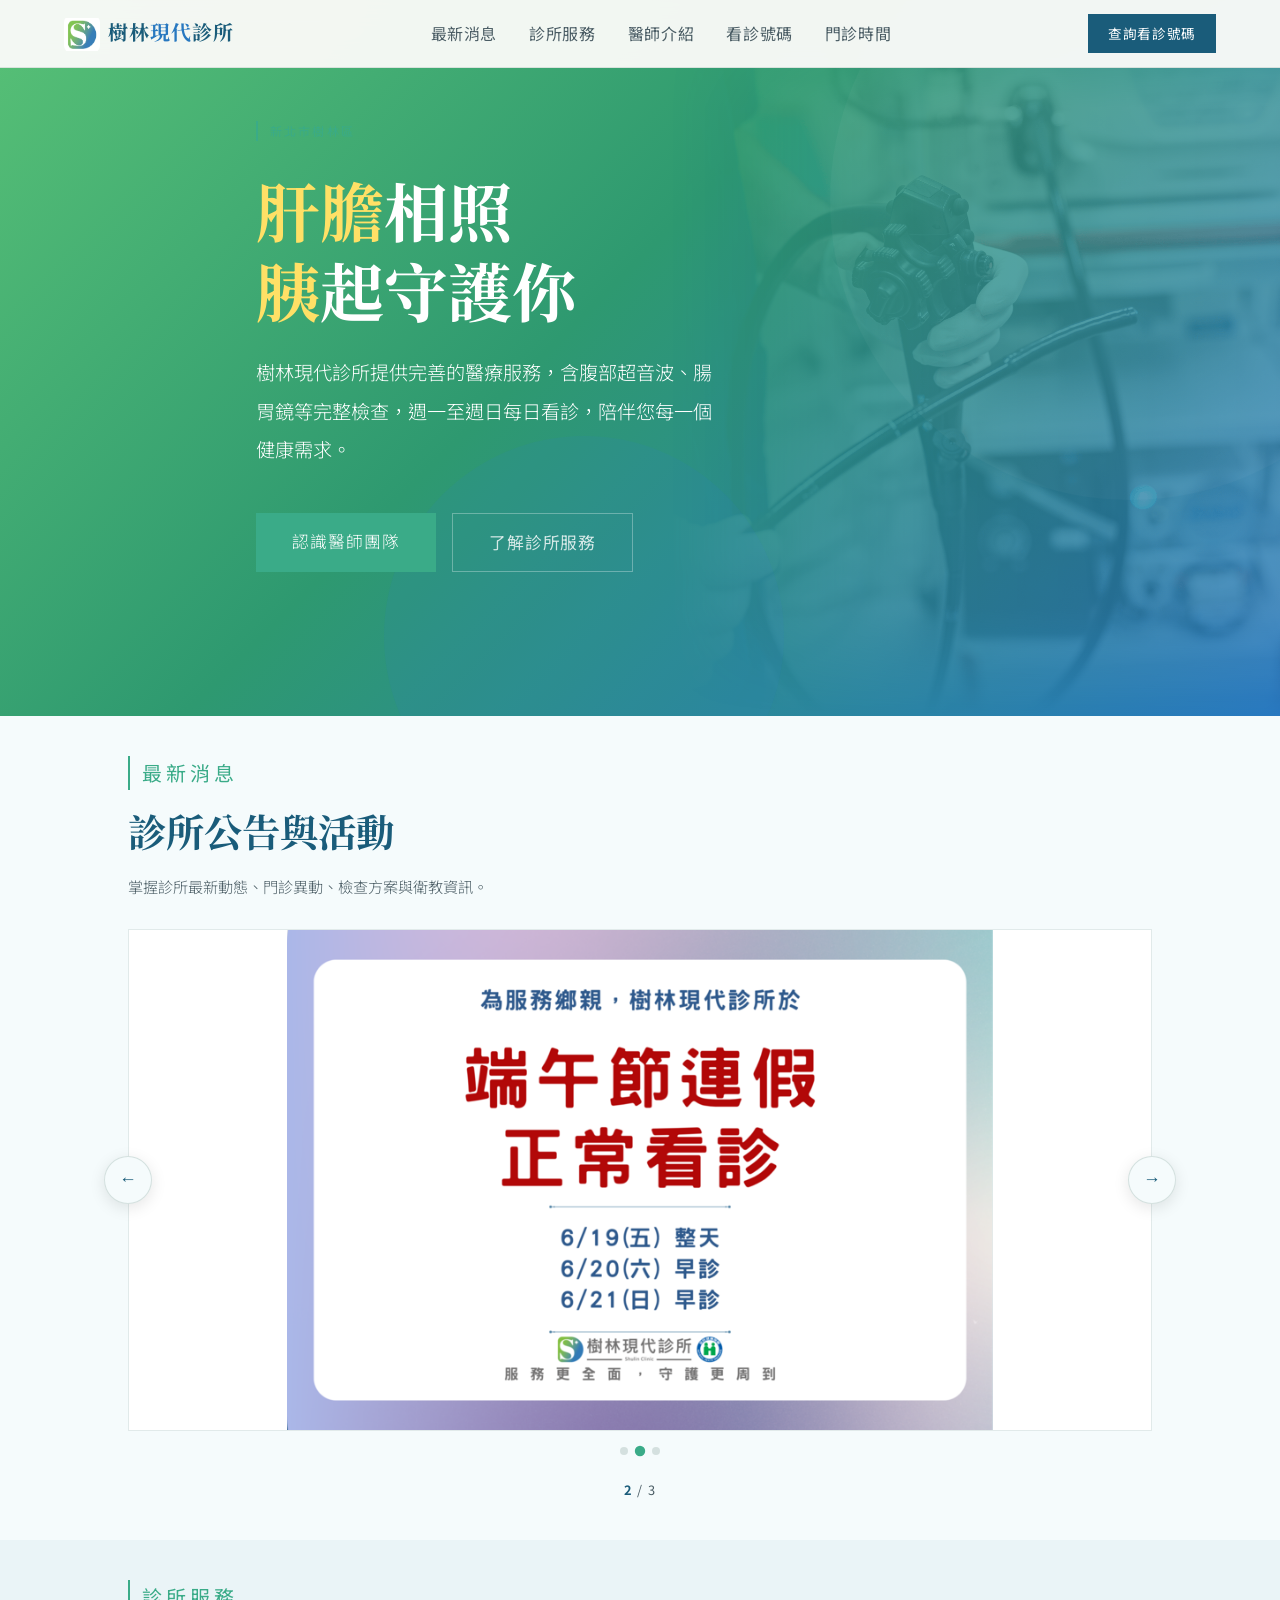
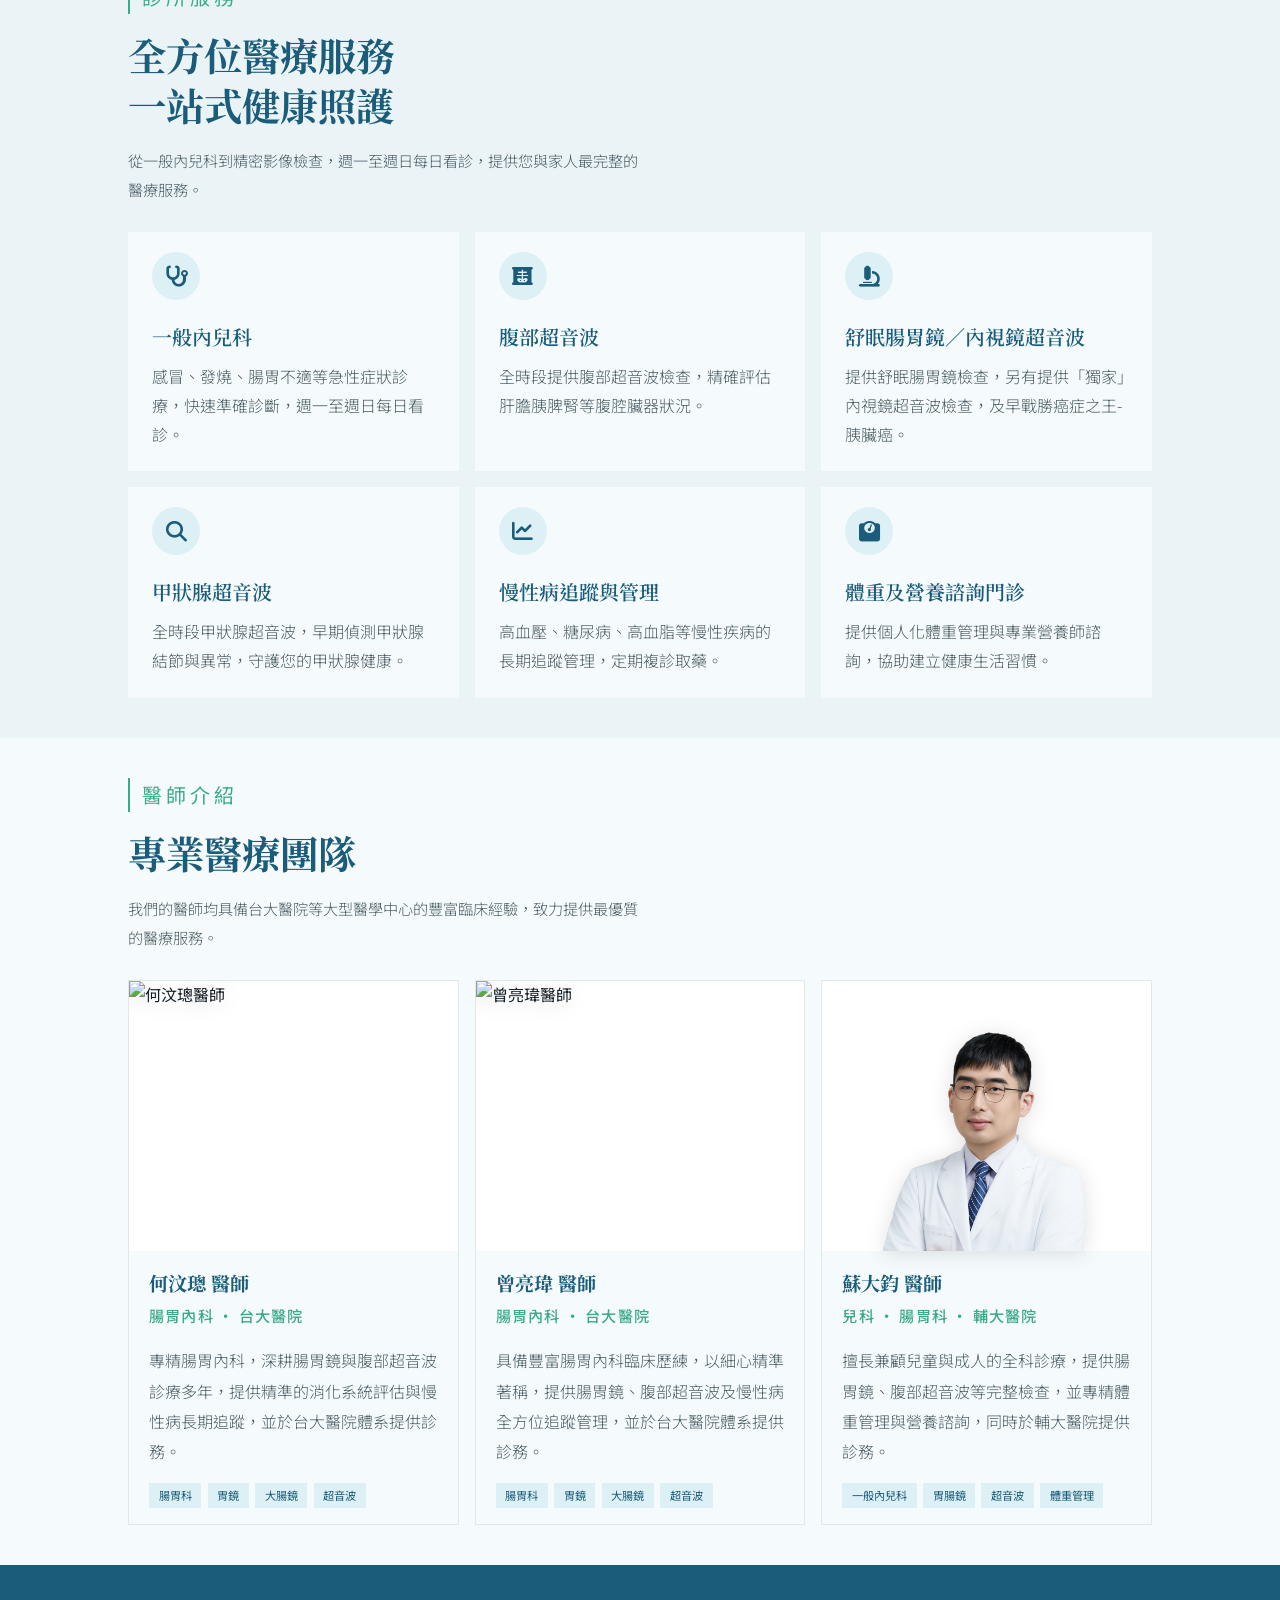
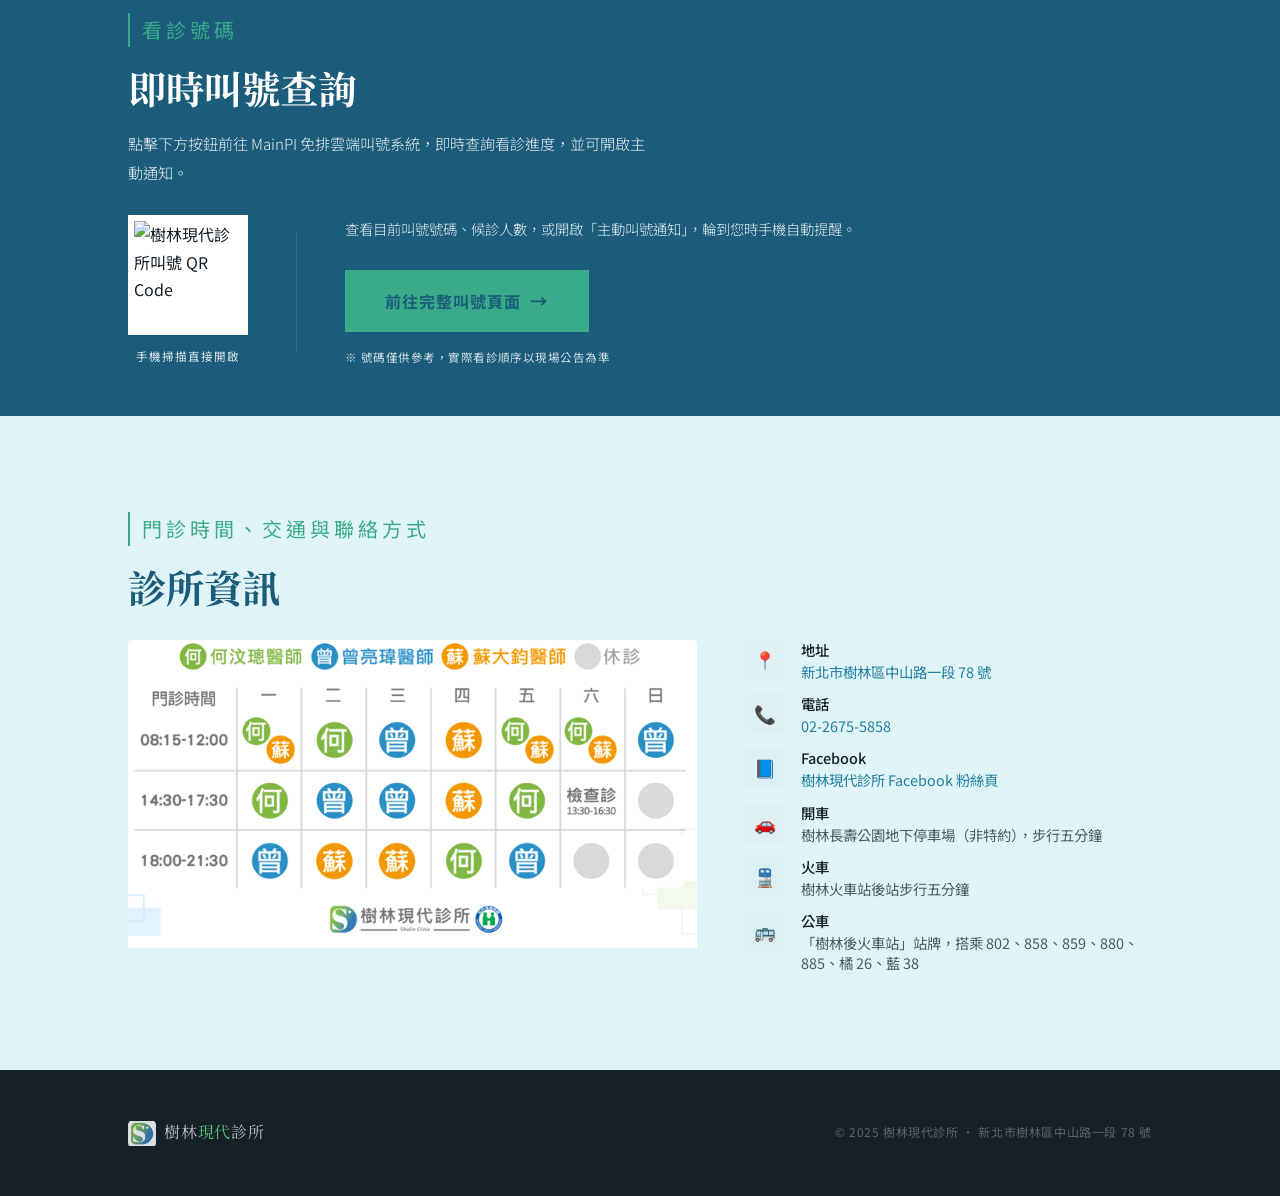
==== index.html @ 6fdfc5a4 "Add Google Search Console verification meta tag Co-Authored-By: Claude Sonnet 4.6 <noreply@anthropic" ====
<!DOCTYPE html>
<html lang="zh-TW">
<head>
<meta charset="UTF-8">
<meta name="viewport" content="width=device-width, initial-scale=1.0">

<!-- ========== 基本 SEO ========== -->
<title>樹林現代診所 | 腸胃鏡・超音波・內兒科・新北市樹林區</title>
<meta name="description" content="樹林現代診所位於新北市樹林區中山路一段78號，提供一般內兒科、舒眠腸胃鏡、內視鏡超音波、腹部超音波、甲狀腺超音波、慢性病追蹤管理、體重及營養諮詢門診等服務，週一至週日每日看診，電話：02-2675-5858。">
<meta name="keywords" content="樹林現代診所,樹林診所,樹林腸胃科,樹林胃鏡,樹林大腸鏡,樹林超音波,新北市樹林區診所,舒眠腸胃鏡,內視鏡超音波,腹部超音波,甲狀腺超音波,慢性病追蹤,一般內兒科,兒科,體重管理,營養諮詢,胰臟癌,何汶璁,曾亮瑋,蘇大鈞">
<meta name="author" content="樹林現代診所">
<meta name="robots" content="index, follow">
<link rel="canonical" href="https://www.shulinmodern.com.tw/">
<meta name="google-site-verification" content="MWNSmu5JDvAjS2YZHosvDp5ny5Q55JNtQJK_f16CBRg" />

<!-- ========== Open Graph（Facebook / LINE 分享預覽）========== -->
<meta property="og:type" content="website">
<meta property="og:locale" content="zh_TW">
<meta property="og:site_name" content="樹林現代診所">
<meta property="og:title" content="樹林現代診所 | 腸胃鏡・超音波・內兒科">
<meta property="og:description" content="新北市樹林區中山路一段78號，週一至週日每日看診。提供舒眠腸胃鏡、內視鏡超音波、腹部超音波、甲狀腺超音波、一般內兒科、慢性病追蹤與體重管理等完整醫療服務。">
<meta property="og:url" content="https://www.shulinmodern.com.tw/">
<meta property="og:image" content="https://www.shulinmodern.com.tw/og-image.jpg">
<meta property="og:image:width" content="1200">
<meta property="og:image:height" content="630">

<!-- ========== Twitter Card ========== -->
<meta name="twitter:card" content="summary_large_image">
<meta name="twitter:title" content="樹林現代診所 | 腸胃鏡・超音波・內兒科">
<meta name="twitter:description" content="新北市樹林區，週一至週日每日看診，舒眠腸胃鏡、內視鏡超音波、超音波、一般內兒科、體重管理。">
<meta name="twitter:image" content="https://www.shulinmodern.com.tw/og-image.jpg">

<!-- ========== 結構化資料 JSON-LD（Google 在地搜尋強化）========== -->
<script type="application/ld+json">
{
  "@context": "https://schema.org",
  "@type": "MedicalClinic",
  "name": "樹林現代診所",
  "alternateName": "Shulin Modern Clinic",
  "url": "https://www.shulinmodern.com.tw/",
  "logo": "https://www.shulinmodern.com.tw/Logo.jpg",
  "image": "https://www.shulinmodern.com.tw/og-image.jpg",
  "description": "樹林現代診所提供一般內兒科、舒眠腸胃鏡、內視鏡超音波、腹部超音波、甲狀腺超音波、慢性病追蹤管理及體重營養諮詢門診，週一至週日每日看診。",
  "telephone": "+886-2-2675-5858",
  "address": {
    "@type": "PostalAddress",
    "streetAddress": "中山路一段78號",
    "addressLocality": "樹林區",
    "addressRegion": "新北市",
    "postalCode": "238",
    "addressCountry": "TW"
  },
  "geo": {
    "@type": "GeoCoordinates",
    "latitude": 24.9904,
    "longitude": 121.4162
  },
  "openingHoursSpecification": [
    {
      "@type": "OpeningHoursSpecification",
      "dayOfWeek": ["Monday","Tuesday","Wednesday","Thursday","Friday","Saturday","Sunday"],
      "opens": "09:00",
      "closes": "21:00"
    }
  ],
  "medicalSpecialty": ["InternalMedicine", "Gastroenterology", "Pediatrics"],
  "availableService": [
    { "@type": "MedicalProcedure", "name": "一般內兒科診療" },
    { "@type": "MedicalProcedure", "name": "舒眠腸胃鏡" },
    { "@type": "MedicalProcedure", "name": "內視鏡超音波" },
    { "@type": "MedicalProcedure", "name": "腹部超音波" },
    { "@type": "MedicalProcedure", "name": "甲狀腺超音波" },
    { "@type": "MedicalProcedure", "name": "慢性病追蹤與管理" },
    { "@type": "MedicalProcedure", "name": "體重及營養諮詢門診" }
  ],
  "employee": [
    { "@type": "Physician", "name": "何汶璁", "medicalSpecialty": "Gastroenterology" },
    { "@type": "Physician", "name": "曾亮瑋", "medicalSpecialty": "Gastroenterology" },
    { "@type": "Physician", "name": "蘇大鈞", "medicalSpecialty": "InternalMedicine" }
  ],
  "sameAs": [
    "https://www.mainpi.com/query?i=3176"
  ]
}
</script>

<link rel="preconnect" href="https://fonts.googleapis.com">
<link href="https://fonts.googleapis.com/css2?family=Noto+Serif+TC:wght@400;600;700&family=Noto+Sans+TC:wght@300;400;500;700&display=swap" rel="stylesheet">
<link rel="stylesheet" href="https://cdnjs.cloudflare.com/ajax/libs/font-awesome/6.5.0/css/all.min.css">
<style>
  *, *::before, *::after { box-sizing: border-box; margin: 0; padding: 0; }
  :root {
    --green-deep: #1a5c7a;
    --green-mid: #2080a0;
    --green-light: #3aab88;
    --green-pale: #ddf0f5;
    --gold: #3aab88;
    --gold-light: #e0f4f7;
    --white: #f5fbfc;
    --gray-light: #eaf4f7;
    --gray-text: #4a5c64;
    --text-dark: #162028;
    --serif: 'Noto Serif TC', serif;
    --sans: 'Noto Sans TC', sans-serif;
    --brand-grad: linear-gradient(135deg, #58c176 0%, #2e9970 45%, #2878c0 100%);
  }
  html { scroll-behavior: smooth; }
  body { font-family: var(--sans); background: var(--white); color: var(--text-dark); line-height: 1.7; }

  /* NAV */
  nav {
    position: fixed; top: 0; left: 0; right: 0; z-index: 100;
    background: rgba(250,250,248,0.96); backdrop-filter: blur(12px);
    border-bottom: 1px solid rgba(26,74,58,0.12);
    display: flex; align-items: center; justify-content: space-between;
    padding: 0 5vw; height: 68px;
  }
  .nav-logo { font-family: var(--serif); font-size: 1.25rem; font-weight: 700; color: var(--green-deep); letter-spacing: 0.05em; text-decoration: none; }
  .nav-logo span { color: #2878c0; }
  .nav-links { display: flex; gap: 2rem; list-style: none; }
  .nav-links a { font-size: 1rem; color: var(--gray-text); text-decoration: none; letter-spacing: 0.04em; transition: color 0.2s; }
  .nav-links a:hover { color: var(--green-deep); }
  .nav-cta {
    background: var(--green-deep); color: #fff; border: none;
    padding: 0.5rem 1.25rem; font-size: 0.85rem;
    font-family: var(--sans); cursor: pointer; letter-spacing: 0.05em;
    transition: background 0.2s; text-decoration: none; display: inline-block;
  }
  .nav-cta:hover { background: var(--green-mid); }

  /* HERO — 全寬，純文字 + 圖像背景 */
  .hero {
    min-height: 60vh;
    padding-top: 68px;
    display: flex; align-items: center;
    position: relative; overflow: hidden;
    background: var(--brand-grad);
  }
  .hero-bg-circle {
    position: absolute; border-radius: 50%;
    background: rgba(255,255,255,0.03); pointer-events: none;
  }
  .hero-bg-circle.c1 { width: 600px; height: 600px; top: -100px; right: -150px; }
  .hero-bg-circle.c2 { width: 400px; height: 400px; bottom: -120px; left: 30%; background: rgba(42,120,192,0.12); }
  .hero-pic {
    position: absolute; right: 0; top: 0; bottom: 0;
    width: 48%; pointer-events: none;
    display: flex; align-items: center; justify-content: flex-end;
  }
  .hero-pic img {
    width: 100%; height: 100%;
    object-fit: cover; object-position: center;
    opacity: 0.18;
    -webkit-mask-image: linear-gradient(to right, transparent 0%, rgba(0,0,0,0.4) 20%, rgba(0,0,0,0.85) 50%, black 100%),
                        linear-gradient(to bottom, transparent 0%, black 15%, black 85%, transparent 100%);
    -webkit-mask-composite: source-in;
    mask-image: linear-gradient(to right, transparent 0%, rgba(0,0,0,0.4) 20%, rgba(0,0,0,0.85) 50%, black 100%),
                linear-gradient(to bottom, transparent 0%, black 15%, black 85%, transparent 100%);
    mask-composite: intersect;
  }
  .hero-inner {
    position: relative; z-index: 1;
    padding: 3rem 10vw;
    max-width: 720px;
  }
  .hero-tag {
    display: inline-block; font-size: 0.75rem; letter-spacing: 0.18em;
    color: var(--gold); margin-bottom: 1.75rem;
    border-left: 2px solid var(--gold); padding-left: 0.75rem;
  }
  .hero-title {
    font-family: var(--serif);
    font-size: clamp(2.4rem, 5vw, 4rem);
    font-weight: 700; line-height: 1.25;
    color: #fff; margin-bottom: 1.5rem;
  }
  .hero-title em { color: #ffe066; font-style: normal; }
  .hero-desc {
    font-size: 1.2rem; color: #ffffff;
    max-width: 460px; margin-bottom: 2.75rem;
    font-weight: 300; line-height: 2;
  }
  .hero-btns { display: flex; gap: 1rem; flex-wrap: wrap; }
  .btn-primary {
    background: var(--gold); color: #fff;
    padding: 0.9rem 2.25rem; border: none; font-family: var(--sans);
    font-size: 1.05rem; font-weight: 300; letter-spacing: 0.06em;
    cursor: pointer; transition: opacity 0.2s; text-decoration: none; display: inline-block;
  }
  .btn-primary:hover { opacity: 0.88; }
  .btn-outline {
    background: transparent; color: rgba(255,255,255,0.8);
    padding: 0.9rem 2.25rem; border: 1px solid rgba(255,255,255,0.3);
    font-family: var(--sans); font-size: 1.05rem; letter-spacing: 0.05em;
    cursor: pointer; transition: all 0.2s; text-decoration: none; display: inline-block;
  }
  .btn-outline:hover { border-color: rgba(255,255,255,0.6); color: #fff; }

  /* SECTIONS */
  section { padding: 6rem 10vw; scroll-margin-top: 68px; }
  .section-tag { font-size: 0.7rem; letter-spacing: 0.2em; color: var(--gold); border-left: 2px solid var(--gold); padding-left: 0.75rem; margin-bottom: 1rem; }
  #news .section-tag { font-size: 1.25rem; }
  #services .section-tag, #doctors .section-tag, #queue .section-tag, #hours .section-tag { font-size: 1.25rem; }
  .section-title { font-family: var(--serif); font-size: clamp(1.75rem, 3vw, 2.5rem); font-weight: 700; color: var(--green-deep); line-height: 1.3; margin-bottom: 1rem; }
  .section-desc { font-size: 0.95rem; color: var(--gray-text); max-width: 520px; font-weight: 300; line-height: 1.9; }
  .section-header { margin-bottom: 1.75rem; }

  /* SERVICES */
  #services { background: var(--gray-light); padding: 2.5rem 10vw; }
  .services-grid { display: grid; grid-template-columns: repeat(auto-fit, minmax(260px, 1fr)); gap: 1rem; }
  .service-card { background: var(--white); padding: 1.25rem 1.5rem; border-bottom: 3px solid transparent; transition: border-color 0.2s, transform 0.2s; }
  .service-card:hover { border-bottom-color: var(--green-light); transform: translateY(-3px); }
  .service-icon { width: 48px; height: 48px; background: var(--green-pale); border-radius: 50%; display: flex; align-items: center; justify-content: center; margin-bottom: 1.25rem; font-size: 1.3rem; color: var(--green-deep); }
  .service-name { font-family: var(--serif); font-size: 1.25rem; font-weight: 600; color: var(--green-deep); margin-bottom: 0.5rem; }
  .service-desc { font-size: 1rem; color: var(--gray-text); line-height: 1.8; font-weight: 300; }

  /* DOCTORS */
  #doctors { background: var(--white); padding: 2.5rem 10vw; }
  .doctors-grid { display: grid; grid-template-columns: repeat(auto-fit, minmax(280px, 1fr)); gap: 1rem; }
  .doctor-card { border: 1px solid rgba(26,74,58,0.1); overflow: hidden; transition: box-shadow 0.2s; }
  .doctor-card:hover { box-shadow: 0 12px 40px rgba(26,74,58,0.1); }
  .doctor-photo { height: 270px; background: #fff; display: flex; align-items: center; justify-content: center; }
  .doctor-photo img { filter: drop-shadow(0 2px 10px rgba(0,0,0,0.12)); }
  .doctor-avatar { width: 100px; height: 100px; border-radius: 50%; background: var(--green-mid); display: flex; align-items: center; justify-content: center; font-family: var(--serif); font-size: 2rem; color: #fff; font-weight: 700; }
  .doctor-info { padding: 1rem 1.25rem; }
  .doctor-name { font-family: var(--serif); font-size: 1.2rem; font-weight: 700; color: var(--green-deep); margin-bottom: 0.25rem; }
  .doctor-title { font-size: 0.95rem; color: var(--gold); letter-spacing: 0.08em; margin-bottom: 1rem; font-weight: 500; }
  .doctor-bio { font-size: 1rem; color: var(--gray-text); line-height: 1.9; font-weight: 300; }
  .doctor-tags { display: flex; flex-wrap: wrap; gap: 0.4rem; margin-top: 1rem; }
  .tag { font-size: 0.7rem; background: var(--green-pale); color: var(--green-deep); padding: 0.2rem 0.6rem; }

  /* QUEUE */
  #queue { background: var(--green-deep); padding: 3rem 10vw; }
  #queue .section-tag { color: var(--gold); border-left-color: var(--gold); }
  #queue .section-title { color: #fff; }
  #queue .section-desc { color: rgba(255,255,255,0.9); }

  .queue-simple {
    display: flex; align-items: center; gap: 3rem;
    flex-wrap: wrap;
  }
  .qr-block {
    display: flex; flex-direction: column; align-items: center; gap: 0.75rem; flex-shrink: 0;
  }
  .qr-img { width: 120px; height: 120px; background: #fff; padding: 6px; }
  .qr-img img { width: 100%; height: 100%; display: block; }
  .qr-label { font-size: 0.72rem; color: rgba(255,255,255,0.85); letter-spacing: 0.08em; }

  .queue-divider { width: 1px; height: 120px; background: rgba(255,255,255,0.1); flex-shrink: 0; }

  .queue-cta-block { flex: 1; min-width: 260px; }
  .queue-cta-desc {
    font-size: 0.9rem; color: rgba(255,255,255,0.9);
    line-height: 1.9; margin-bottom: 1.75rem; font-weight: 300;
  }
  .queue-main-btn {
    display: inline-flex; align-items: center; gap: 0.6rem;
    background: var(--gold); color: var(--green-deep);
    padding: 1rem 2.5rem; font-family: var(--sans);
    font-size: 1rem; font-weight: 700; letter-spacing: 0.06em;
    cursor: pointer; transition: opacity 0.2s;
    text-decoration: none; border: none;
  }
  .queue-main-btn:hover { opacity: 0.88; }
  .queue-main-btn .arrow { font-size: 1.1rem; }
  .queue-note { font-size: 0.72rem; color: rgba(255,255,255,0.8); margin-top: 1rem; letter-spacing: 0.04em; }

  /* HOURS */
  #hours { background: var(--gold-light); }
  .hours-grid { display: grid; grid-template-columns: 1.4fr 1fr; gap: 3rem; align-items: stretch; }
  .hours-grid > div:first-child { display: flex; align-items: stretch; }
  .hours-grid > div:first-child img { width: 100%; height: 100%; object-fit: contain; object-position: top left; }
  .hours-table { width: 100%; border-collapse: collapse; }
  .hours-table tr { border-bottom: 1px solid rgba(26,74,58,0.1); }
  .hours-table td { padding: 0.85rem 0; font-size: 0.9rem; color: var(--text-dark); }
  .hours-table td:last-child { text-align: right; color: var(--gray-text); }
  .feature-box { margin-top: 1.5rem; padding: 1.25rem; background: var(--green-pale); border-left: 3px solid var(--green-mid); }
  .feature-box p:first-child { font-size: 0.85rem; color: var(--green-deep); font-weight: 500; margin-bottom: 0.4rem; }
  .feature-box p:last-child { font-size: 0.82rem; color: var(--gray-text); line-height: 1.8; }
  .contact-info { display: flex; flex-direction: column; gap: 0.75rem; }
  .contact-item { display: flex; gap: 1rem; align-items: flex-start; }
  .contact-icon { width: 40px; height: 40px; background: var(--green-pale); display: flex; align-items: center; justify-content: center; flex-shrink: 0; font-size: 1.1rem; }
  .contact-text { font-size: 0.9rem; color: var(--gray-text); line-height: 1.4; }
  .contact-text strong { color: var(--text-dark); font-weight: 500; display: block; margin-bottom: 2px; }
  .contact-text a { color: var(--green-mid); text-decoration: none; }
  .contact-text a:hover { text-decoration: underline; }

  /* NEWS CAROUSEL — 1 card per slide */
  #news { background: var(--white); overflow: hidden; padding: 2.5rem 10vw; }
  .news-carousel-wrap { position: relative; }

  .news-track-outer {
    overflow: hidden;
    cursor: grab;
    user-select: none;
  }
  .news-track-outer:active { cursor: grabbing; }
  .news-track {
    display: flex;
    transition: transform 0.45s cubic-bezier(0.25, 0.46, 0.45, 0.94);
    will-change: transform;
  }

  /* one full-width card per slide, image only */
  .news-card {
    flex: 0 0 100%;
    min-width: 0;
    background: var(--white);
    border: 1px solid rgba(26,74,58,0.09);
    overflow: hidden;
  }

  .news-img {
    width: 100%; height: 500px;
    background: #fff;
    overflow: hidden; position: relative;
  }
  .news-img img { width: 100%; height: 100%; object-fit: contain; display: block; }
  .news-card:hover .news-img img { transform: scale(1.04); }
  .news-img-placeholder {
    width: 100%; height: 100%;
    display: flex; flex-direction: column;
    align-items: center; justify-content: center; gap: 0.75rem;
    background: linear-gradient(135deg, var(--green-pale) 0%, #c8e8f5 100%);
  }
  .news-img-placeholder .icon { font-size: 3.5rem; opacity: 0.45; }
  .news-img-placeholder .img-label { font-size: 0.72rem; color: var(--green-mid); letter-spacing: 0.1em; opacity: 0.6; }

  .news-badge {
    position: absolute; top: 0.75rem; left: 0.75rem;
    background: var(--gold); color: #fff;
    font-size: 0.65rem; font-weight: 700; letter-spacing: 0.1em;
    padding: 0.25rem 0.7rem;
  }
  .news-body {
    padding: 2.5rem 3rem;
    display: flex; flex-direction: column; justify-content: center;
  }
  .news-date { font-size: 0.75rem; color: var(--gold); letter-spacing: 0.12em; margin-bottom: 0.75rem; }
  .news-title {
    font-family: var(--serif); font-size: 1.4rem; font-weight: 700;
    color: var(--green-deep); line-height: 1.5; margin-bottom: 1rem;
  }
  .news-excerpt {
    font-size: 0.9rem; color: var(--gray-text); line-height: 1.9; font-weight: 300;
  }

  /* nav buttons */
  .carousel-btn {
    position: absolute; top: 50%; transform: translateY(-50%);
    width: 48px; height: 48px; border-radius: 50%;
    background: var(--white); border: 1px solid rgba(26,74,58,0.15);
    box-shadow: 0 4px 16px rgba(0,0,0,0.1);
    display: flex; align-items: center; justify-content: center;
    cursor: pointer; z-index: 10; font-size: 1.1rem; color: var(--green-deep);
    transition: all 0.2s;
  }
  .carousel-btn:hover { background: var(--green-deep); color: #fff; border-color: var(--green-deep); }
  .carousel-btn:disabled { opacity: 0.2; cursor: default; pointer-events: none; }
  .carousel-btn.prev { left: -24px; }
  .carousel-btn.next { right: -24px; }

  /* counter */
  .carousel-counter {
    text-align: center; margin-top: 1.5rem;
    font-size: 0.8rem; color: var(--gray-text); letter-spacing: 0.1em;
  }
  .carousel-counter strong { color: var(--green-deep); }

  /* dots */
  .carousel-dots {
    display: flex; justify-content: center; gap: 0.5rem; margin-top: 1rem;
  }
  .dot-btn {
    width: 8px; height: 8px; border-radius: 50%;
    background: rgba(26,74,58,0.15); border: none; cursor: pointer;
    transition: all 0.2s; padding: 0;
  }
  .dot-btn.active { background: var(--gold); transform: scale(1.3); }

  @media (max-width: 800px) {
    .news-card { grid-template-columns: 1fr; }
    .news-img { min-height: 220px; }
    .news-body { padding: 1.75rem; }
    .news-title { font-size: 1.1rem; }
    .carousel-btn { display: none; }
  }

  /* FOOTER */
  footer { background: var(--text-dark); padding: 3rem 10vw; display: flex; align-items: center; justify-content: space-between; flex-wrap: wrap; gap: 1rem; }
  .footer-logo { font-family: var(--serif); font-size: 1rem; color: rgba(255,255,255,0.7); letter-spacing: 0.05em; }
  .footer-logo span { color: #58c176; }
  .footer-copy { font-size: 0.75rem; color: rgba(255,255,255,0.3); letter-spacing: 0.05em; }

  /* MOBILE */
  @media (max-width: 768px) {
    .nav-links { display: none; }
    .hero-inner { padding: 4rem 8vw; }
    section { padding: 4rem 6vw; }
    .queue-divider { display: none; }
    .hours-grid { grid-template-columns: 1fr; }
    footer { flex-direction: column; }
  }
</style>
</head>
<body>

<!-- NAV -->
<nav>
  <a href="#" class="nav-logo">
    <img src="Logo.jpg" alt="logo" style="height:36px;width:36px;object-fit:contain;vertical-align:middle;margin-right:8px;border-radius:6px;">樹林<span>現代</span>診所</a>
  <ul class="nav-links">
    <li><a href="#news">最新消息</a></li>
    <li><a href="#services">診所服務</a></li>
    <li><a href="#doctors">醫師介紹</a></li>
    <li><a href="#queue">看診號碼</a></li>
    <li><a href="#hours">門診時間</a></li>
  </ul>
  <a href="https://www.mainpi.com/query?i=3176" target="_blank" class="nav-cta">查詢看診號碼</a>
</nav>

<!-- HERO — 純文字全寬 -->
<section class="hero">
  <div class="hero-bg-circle c1"></div>
  <div class="hero-bg-circle c2"></div>
  <div class="hero-pic">
    <img src="HeroPic.png" alt="">
  </div>
  <div class="hero-inner">
    <span class="hero-tag">新北市樹林區</span>
    <h1 class="hero-title"><em>肝</em><em>膽</em>相照<br><em>胰</em>起守護你</h1>
    <p class="hero-desc">樹林現代診所提供完善的醫療服務，含腹部超音波、腸胃鏡等完整檢查，週一至週日每日看診，陪伴您每一個健康需求。</p>
    <div class="hero-btns">
      <a href="#doctors" class="btn-primary">認識醫師團隊</a>
      <a href="#services" class="btn-outline">了解診所服務</a>
    </div>
  </div>
</section>

<!-- NEWS -->
<section id="news">
  <div class="section-header">
    <p class="section-tag">最新消息</p>
    <h2 class="section-title">診所公告與活動</h2>
    <p class="section-desc">掌握診所最新動態、門診異動、檢查方案與衛教資訊。</p>
  </div>

  <div class="news-carousel-wrap">
    <button class="carousel-btn prev" id="newsPrev" aria-label="上一則">&#8592;</button>
    <div class="news-track-outer" id="newsOuter">
      <div class="news-track" id="newsTrack">

        <!-- 消息卡片 1 -->
        <div class="news-card">
          <div class="news-img">
            <img src="News1.png" alt="最新消息 1">
          </div>
        </div>

        <!-- 消息卡片 2 -->
        <div class="news-card">
          <div class="news-img">
            <img src="news2.png" alt="最新消息 2">
          </div>
        </div>

        <!-- 消息卡片 3 -->
        <div class="news-card">
          <div class="news-img">
            <img src="news3.png" alt="最新消息 3">
          </div>
        </div>

      </div><!-- /track -->
    </div><!-- /outer -->
    <button class="carousel-btn next" id="newsNext" aria-label="下一則">&#8594;</button>
  </div>

  <div class="carousel-dots" id="newsDots"></div>
  <p class="carousel-counter" id="newsCounter"></p>
</section>

<!-- SERVICES -->
<section id="services">
  <div class="section-header">
    <p class="section-tag">診所服務</p>
    <h2 class="section-title">全方位醫療服務<br>一站式健康照護</h2>
    <p class="section-desc">從一般內兒科到精密影像檢查，週一至週日每日看診，提供您與家人最完整的醫療服務。</p>
  </div>
  <div class="services-grid">
    <div class="service-card">
      <div class="service-icon"><i class="fa-solid fa-stethoscope"></i></div>
      <h3 class="service-name">一般內兒科</h3>
      <p class="service-desc">感冒、發燒、腸胃不適等急性症狀診療，快速準確診斷，週一至週日每日看診。</p>
    </div>
    <div class="service-card">
      <div class="service-icon"><i class="fa-solid fa-x-ray"></i></div>
      <h3 class="service-name">腹部超音波</h3>
      <p class="service-desc">全時段提供腹部超音波檢查，精確評估肝膽胰脾腎等腹腔臟器狀況。</p>
    </div>
    <div class="service-card">
      <div class="service-icon"><i class="fa-solid fa-microscope"></i></div>
      <h3 class="service-name">舒眠腸胃鏡／內視鏡超音波</h3>
      <p class="service-desc">提供舒眠腸胃鏡檢查，另有提供「獨家」內視鏡超音波檢查，及早戰勝癌症之王-胰臟癌。</p>
    </div>
    <div class="service-card">
      <div class="service-icon"><i class="fa-solid fa-magnifying-glass"></i></div>
      <h3 class="service-name">甲狀腺超音波</h3>
      <p class="service-desc">全時段甲狀腺超音波，早期偵測甲狀腺結節與異常，守護您的甲狀腺健康。</p>
    </div>
    <div class="service-card">
      <div class="service-icon"><i class="fa-solid fa-chart-line"></i></div>
      <h3 class="service-name">慢性病追蹤與管理</h3>
      <p class="service-desc">高血壓、糖尿病、高血脂等慢性疾病的長期追蹤管理，定期複診取藥。</p>
    </div>
    <div class="service-card">
      <div class="service-icon"><i class="fa-solid fa-weight-scale"></i></div>
      <h3 class="service-name">體重及營養諮詢門診</h3>
      <p class="service-desc">提供個人化體重管理與專業營養師諮詢，協助建立健康生活習慣。</p>
    </div>
  </div>
</section>

<!-- DOCTORS -->
<section id="doctors">
  <div class="section-header">
    <p class="section-tag">醫師介紹</p>
    <h2 class="section-title">專業醫療團隊</h2>
    <p class="section-desc">我們的醫師均具備台大醫院等大型醫學中心的豐富臨床經驗，致力提供最優質的醫療服務。</p>
  </div>
  <div class="doctors-grid">
    <div class="doctor-card">
      <div class="doctor-photo"><img src="Ho.png" alt="何汶璁醫師" style="width:100%;height:100%;object-fit:cover;object-position:center top;"></div>
      <div class="doctor-info">
        <h3 class="doctor-name">何汶璁 醫師</h3>
        <p class="doctor-title">腸胃內科 ・ 台大醫院</p>
        <p class="doctor-bio">專精腸胃內科，深耕腸胃鏡與腹部超音波診療多年，提供精準的消化系統評估與慢性病長期追蹤，並於台大醫院體系提供診務。</p>
        <div class="doctor-tags">
          <span class="tag">腸胃科</span><span class="tag">胃鏡</span><span class="tag">大腸鏡</span><span class="tag">超音波</span>
        </div>
      </div>
    </div>
    <div class="doctor-card">
      <div class="doctor-photo"><img src="Tseng.png" alt="曾亮瑋醫師" style="width:100%;height:100%;object-fit:cover;object-position:center top;"></div>
      <div class="doctor-info">
        <h3 class="doctor-name">曾亮瑋 醫師</h3>
        <p class="doctor-title">腸胃內科 ・ 台大醫院</p>
        <p class="doctor-bio">具備豐富腸胃內科臨床歷練，以細心精準著稱，提供腸胃鏡、腹部超音波及慢性病全方位追蹤管理，並於台大醫院體系提供診務。</p>
        <div class="doctor-tags">
          <span class="tag">腸胃科</span><span class="tag">胃鏡</span><span class="tag">大腸鏡</span><span class="tag">超音波</span>
        </div>
      </div>
    </div>
    <div class="doctor-card">
      <div class="doctor-photo"><img src="Su.png" alt="蘇大鈞醫師" style="width:100%;height:100%;object-fit:cover;object-position:center top;"></div>
      <div class="doctor-info">
        <h3 class="doctor-name">蘇大鈞 醫師</h3>
        <p class="doctor-title">兒科 ・ 腸胃科 ・ 輔大醫院</p>
        <p class="doctor-bio">擅長兼顧兒童與成人的全科診療，提供腸胃鏡、腹部超音波等完整檢查，並專精體重管理與營養諮詢，同時於輔大醫院提供診務。</p>
        <div class="doctor-tags">
          <span class="tag">一般內兒科</span><span class="tag">胃腸鏡</span><span class="tag">超音波</span><span class="tag">體重管理</span>
        </div>
      </div>
    </div>
  </div>
</section>

<!-- QUEUE — 簡潔版 -->
<section id="queue">
  <div class="section-header">
    <p class="section-tag">看診號碼</p>
    <h2 class="section-title">即時叫號查詢</h2>
    <p class="section-desc">點擊下方按鈕前往 MainPI 免排雲端叫號系統，即時查詢看診進度，並可開啟主動通知。</p>
  </div>

  <div class="queue-simple">
    <div class="qr-block">
      <div class="qr-img">
        <img src="https://www.mainpi.com/qrcode/caller.php?i=3176" alt="樹林現代診所叫號 QR Code">
      </div>
      <span class="qr-label">手機掃描直接開啟</span>
    </div>

    <div class="queue-divider"></div>

    <div class="queue-cta-block">
      <p class="queue-cta-desc">查看目前叫號號碼、候診人數，或開啟「主動叫號通知」，輪到您時手機自動提醒。</p>
      <a href="https://www.mainpi.com/query?i=3176" target="_blank" class="queue-main-btn">
        前往完整叫號頁面 <span class="arrow">→</span>
      </a>
      <p class="queue-note">※ 號碼僅供參考，實際看診順序以現場公告為準</p>
    </div>
  </div>
</section>

<!-- HOURS -->
<section id="hours">
  <div class="section-header">
    <p class="section-tag">門診時間、交通與聯絡方式</p>
    <h2 class="section-title">診所資訊</h2>
  </div>
  <div class="hours-grid">
    <div>
      <img src="OPD.png" alt="門診時刻表" style="width:100%; height:100%; object-fit:contain; object-position:top left; display:block; border-radius:4px;">
    </div>
    <div class="contact-info">
      <div class="contact-item">
        <div class="contact-icon">📍</div>
        <div class="contact-text">
          <strong>地址</strong>
          <a href="https://www.google.com/maps/search/新北市樹林區中山路一段78號" target="_blank">新北市樹林區中山路一段 78 號</a>
        </div>
      </div>
      <div class="contact-item">
        <div class="contact-icon">📞</div>
        <div class="contact-text">
          <strong>電話</strong>
          <a href="tel:02-2675-5858">02-2675-5858</a>
        </div>
      </div>
      <div class="contact-item">
        <div class="contact-icon">📘</div>
        <div class="contact-text">
          <strong>Facebook</strong>
          <a href="https://www.facebook.com/shulinsdgi78/?locale=zh_TW" target="_blank">樹林現代診所 Facebook 粉絲頁</a>
        </div>
      </div>
      <div class="contact-item">
        <div class="contact-icon">🚗</div>
        <div class="contact-text">
          <strong>開車</strong>
          樹林長壽公園地下停車場（非特約），步行五分鐘
        </div>
      </div>
      <div class="contact-item">
        <div class="contact-icon">🚆</div>
        <div class="contact-text">
          <strong>火車</strong>
          樹林火車站後站步行五分鐘
        </div>
      </div>
      <div class="contact-item">
        <div class="contact-icon">🚌</div>
        <div class="contact-text">
          <strong>公車</strong>
          「樹林後火車站」站牌，搭乘 802、858、859、880、885、橘 26、藍 38
        </div>
      </div>
    </div>
  </div>
</section>

<!-- FOOTER -->
<footer>
  <div class="footer-logo"><img src="Logo.jpg" alt="logo" style="height:28px;width:28px;object-fit:contain;vertical-align:middle;margin-right:8px;border-radius:5px;opacity:0.85;">樹林<span>現代</span>診所</div>
  <div class="footer-copy">© 2025 樹林現代診所 ・ 新北市樹林區中山路一段 78 號</div>
</footer>

<script>
(function() {
  const track    = document.getElementById('newsTrack');
  const outer    = document.getElementById('newsOuter');
  const btnPrev  = document.getElementById('newsPrev');
  const btnNext  = document.getElementById('newsNext');
  const dotsWrap = document.getElementById('newsDots');
  const counter  = document.getElementById('newsCounter');

  let current = 0;
  let isDragging = false, startX = 0, startTranslate = 0;

  function cardCount() { return track.children.length; }
  function maxIndex()  { return cardCount() - 1; }

  function getOffset() {
    return current * outer.offsetWidth;
  }

  function buildDots() {
    dotsWrap.innerHTML = '';
    for (let i = 0; i < cardCount(); i++) {
      const d = document.createElement('button');
      d.className = 'dot-btn' + (i === current ? ' active' : '');
      d.setAttribute('aria-label', '第 ' + (i+1) + ' 則');
      d.addEventListener('click', () => goTo(i));
      dotsWrap.appendChild(d);
    }
  }

  function updateUI() {
    track.style.transform = `translateX(-${getOffset()}px)`;
    btnPrev.disabled = current === 0;
    btnNext.disabled = current >= maxIndex();
    dotsWrap.querySelectorAll('.dot-btn').forEach((d, i) => {
      d.classList.toggle('active', i === current);
    });
    if (counter) counter.innerHTML = `<strong>${current + 1}</strong> / ${cardCount()}`;
  }

  function goTo(idx) {
    current = Math.max(0, Math.min(idx, maxIndex()));
    updateUI();
  }

  btnPrev.addEventListener('click', () => goTo(current - 1));
  btnNext.addEventListener('click', () => goTo(current + 1));

  // drag / swipe
  function onDragStart(x) {
    isDragging = true;
    startX = x;
    startTranslate = getOffset();
    track.style.transition = 'none';
  }
  function onDragMove(x) {
    if (!isDragging) return;
    track.style.transform = `translateX(-${startTranslate + (startX - x)}px)`;
  }
  function onDragEnd(x) {
    if (!isDragging) return;
    isDragging = false;
    track.style.transition = '';
    const delta = startX - x;
    const threshold = outer.offsetWidth * 0.2;
    if (delta > threshold) goTo(current + 1);
    else if (delta < -threshold) goTo(current - 1);
    else updateUI();
  }

  outer.addEventListener('mousedown',  e => onDragStart(e.clientX));
  window.addEventListener('mousemove', e => onDragMove(e.clientX));
  window.addEventListener('mouseup',   e => onDragEnd(e.clientX));
  outer.addEventListener('touchstart', e => onDragStart(e.touches[0].clientX), { passive: true });
  outer.addEventListener('touchmove',  e => onDragMove(e.touches[0].clientX),  { passive: true });
  outer.addEventListener('touchend',   e => onDragEnd(e.changedTouches[0].clientX));

  // auto-play every 5s
  let autoTimer = setInterval(() => goTo(current >= maxIndex() ? 0 : current + 1), 5000);
  outer.addEventListener('mouseenter', () => clearInterval(autoTimer));
  outer.addEventListener('mouseleave', () => {
    autoTimer = setInterval(() => goTo(current >= maxIndex() ? 0 : current + 1), 5000);
  });

  window.addEventListener('resize', () => updateUI());

  buildDots();
  updateUI();
})();
</script>
</body>
</html>
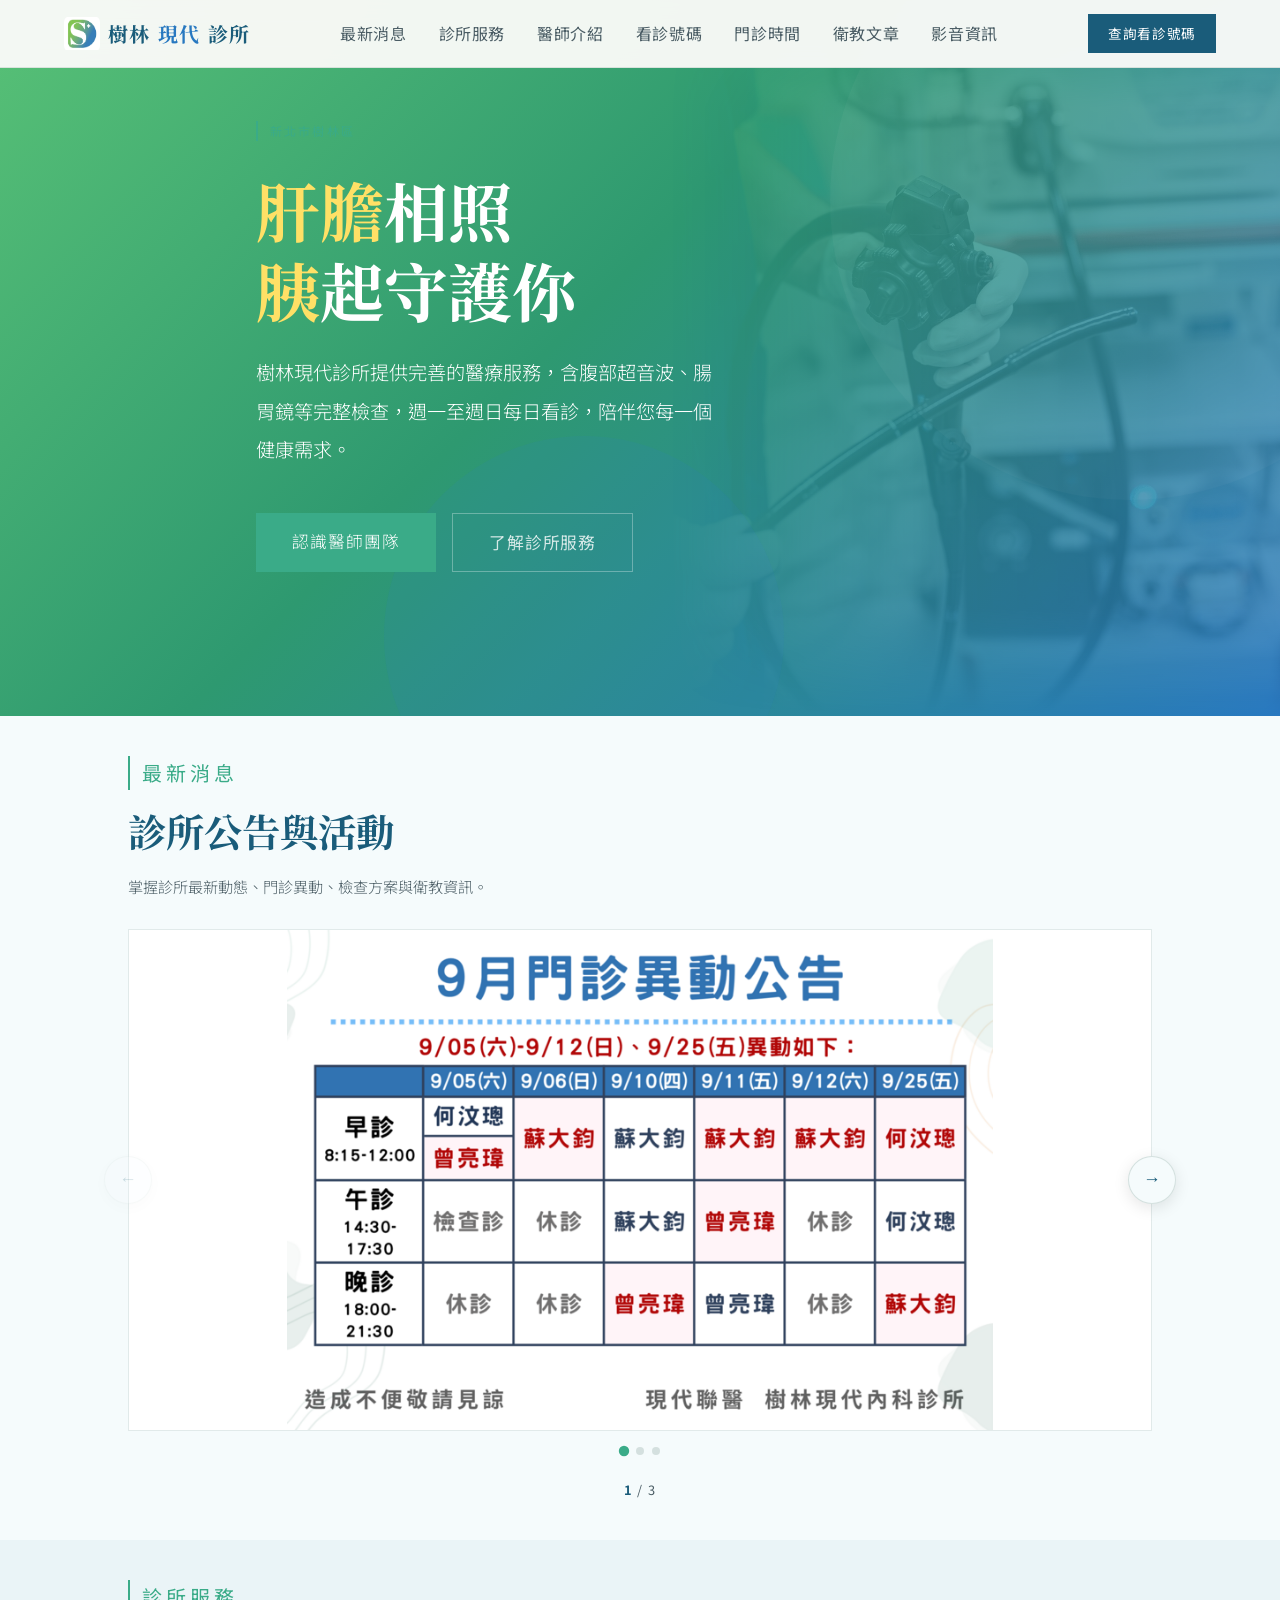
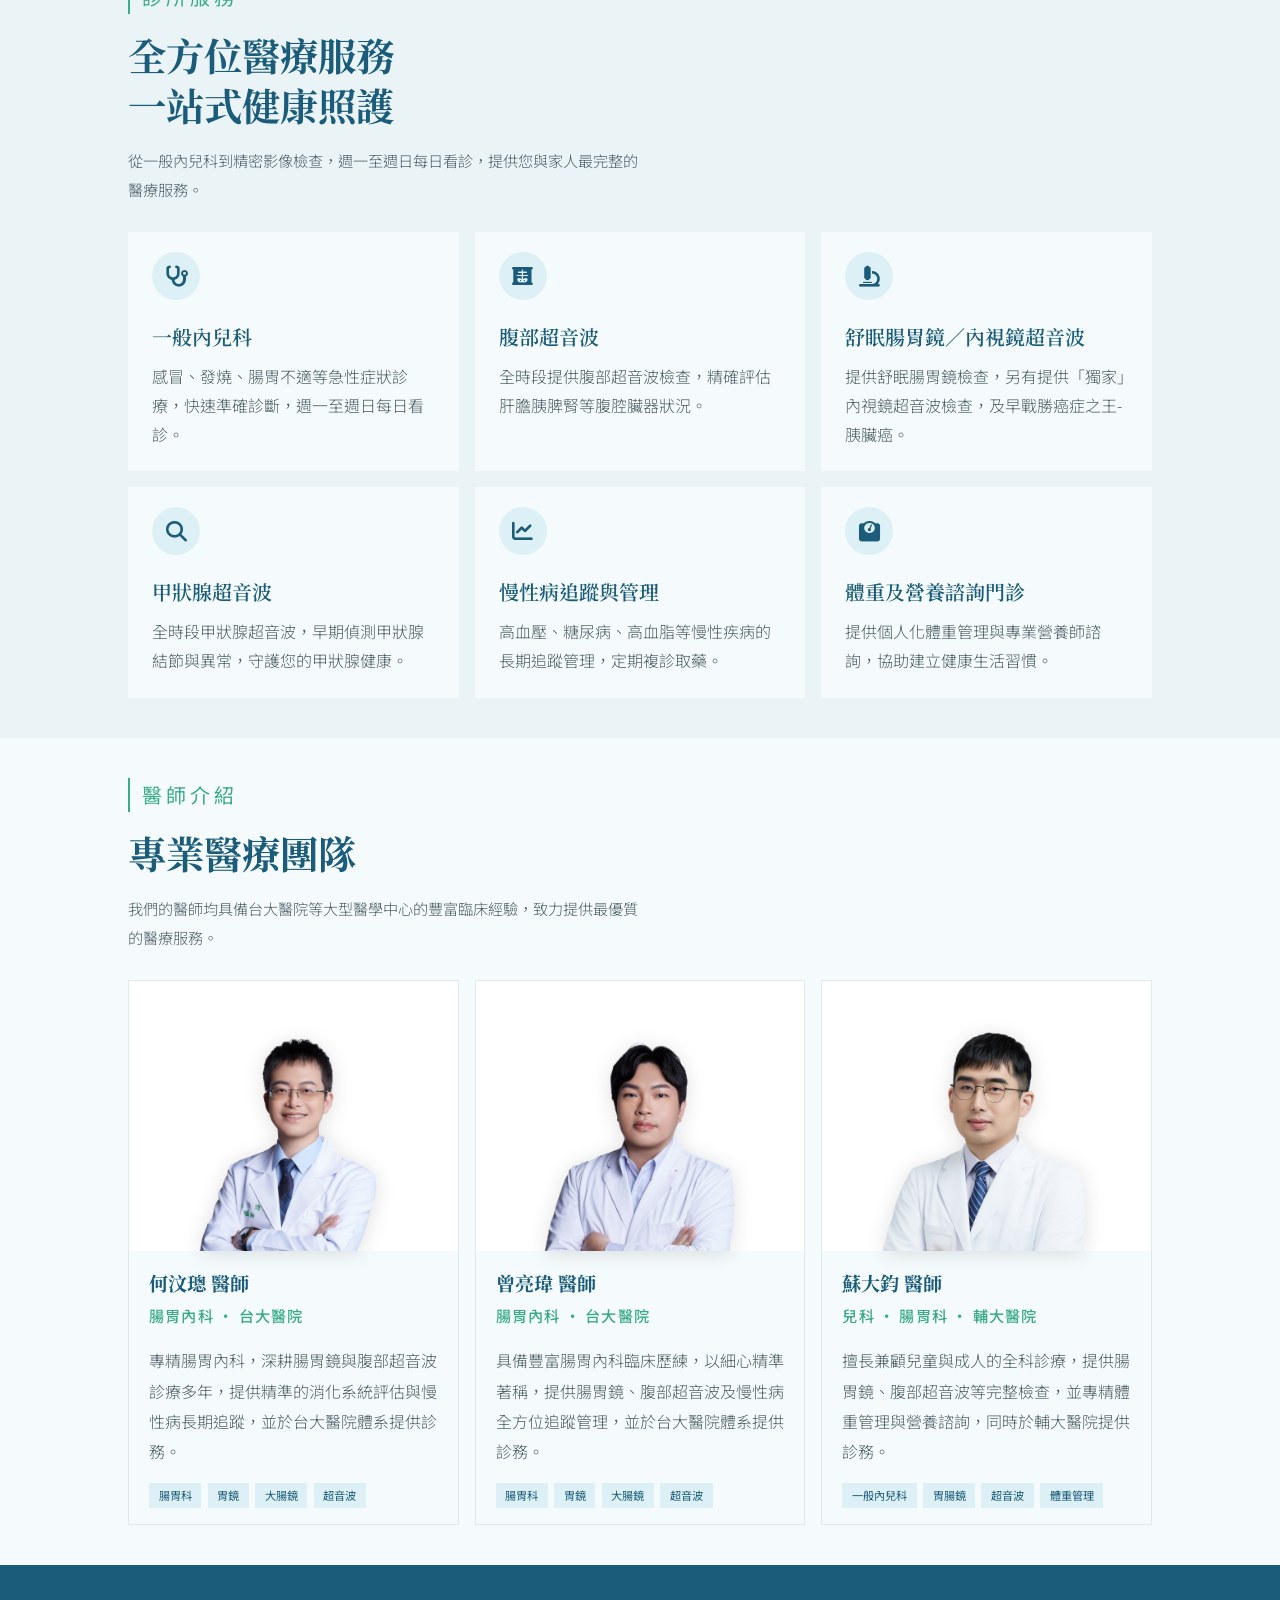
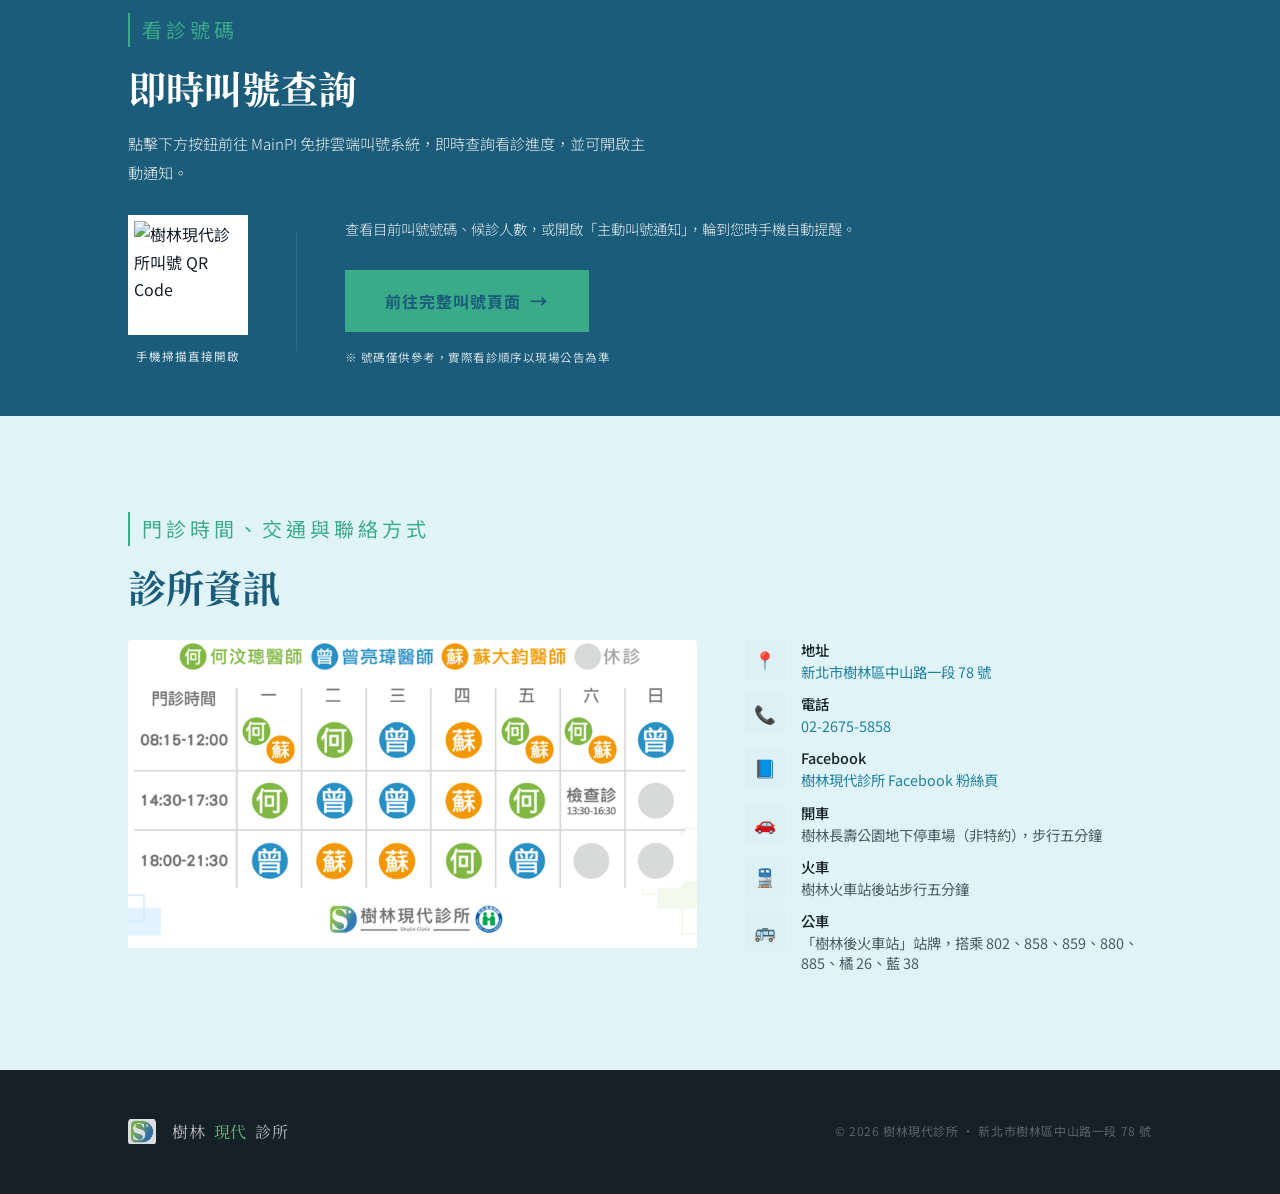
==== commit 0ad2a1e2: "上線：衛教文章專區、影音頁與全站 SEO 整備 - 新增 7 篇衛教文章（含分類篩選的 health.html 列表頁）與 media.html 影音頁 - 抽出共用 styles.css（nav /" ====
--- a/index.html
+++ b/index.html
@@ -87,6 +87,7 @@
 <link rel="preconnect" href="https://fonts.googleapis.com">
 <link href="https://fonts.googleapis.com/css2?family=Noto+Serif+TC:wght@400;600;700&family=Noto+Sans+TC:wght@300;400;500;700&display=swap" rel="stylesheet">
 <link rel="stylesheet" href="https://cdnjs.cloudflare.com/ajax/libs/font-awesome/6.5.0/css/all.min.css">
+<link rel="stylesheet" href="styles.css">
 <style>
   *, *::before, *::after { box-sizing: border-box; margin: 0; padding: 0; }
   :root {
@@ -407,16 +408,23 @@
 
 <!-- NAV -->
 <nav>
-  <a href="#" class="nav-logo">
-    <img src="Logo.jpg" alt="logo" style="height:36px;width:36px;object-fit:contain;vertical-align:middle;margin-right:8px;border-radius:6px;">樹林<span>現代</span>診所</a>
-  <ul class="nav-links">
+  <a href="index.html" class="nav-logo">
+    <img src="Logo.jpg" alt="logo">樹林<span>現代</span>診所</a>
+  <ul class="nav-links" id="navLinks">
     <li><a href="#news">最新消息</a></li>
     <li><a href="#services">診所服務</a></li>
     <li><a href="#doctors">醫師介紹</a></li>
     <li><a href="#queue">看診號碼</a></li>
     <li><a href="#hours">門診時間</a></li>
+    <li><a href="health.html">衛教文章</a></li>
+    <li><a href="media.html">影音資訊</a></li>
   </ul>
-  <a href="https://www.mainpi.com/query?i=3176" target="_blank" class="nav-cta">查詢看診號碼</a>
+  <div class="nav-right">
+    <a href="https://www.mainpi.com/query?i=3176" target="_blank" class="nav-cta">查詢看診號碼</a>
+    <button class="nav-hamburger" id="navHamburger" aria-label="選單">
+      <span></span><span></span><span></span>
+    </button>
+  </div>
 </nav>
 
 <!-- HERO — 純文字全寬 -->
@@ -424,7 +432,7 @@
   <div class="hero-bg-circle c1"></div>
   <div class="hero-bg-circle c2"></div>
   <div class="hero-pic">
-    <img src="HeroPic.png" alt="">
+    <img src="HeroPic.jpg" alt="">
   </div>
   <div class="hero-inner">
     <span class="hero-tag">新北市樹林區</span>
@@ -653,9 +661,20 @@
 <!-- FOOTER -->
 <footer>
   <div class="footer-logo"><img src="Logo.jpg" alt="logo" style="height:28px;width:28px;object-fit:contain;vertical-align:middle;margin-right:8px;border-radius:5px;opacity:0.85;">樹林<span>現代</span>診所</div>
-  <div class="footer-copy">© 2025 樹林現代診所 ・ 新北市樹林區中山路一段 78 號</div>
+  <div class="footer-copy">© 2026 樹林現代診所 ・ 新北市樹林區中山路一段 78 號</div>
 </footer>
 
+<script>
+  // Hamburger
+  (function() {
+    const hamburger = document.getElementById('navHamburger');
+    const navLinks = document.getElementById('navLinks');
+    hamburger.addEventListener('click', () => {
+      hamburger.classList.toggle('open');
+      navLinks.classList.toggle('open');
+    });
+  })();
+</script>
 <script>
 (function() {
   const track    = document.getElementById('newsTrack');
--- a/styles.css
+++ b/styles.css
@@ -0,0 +1,154 @@
+/* ===== SHARED STYLES — 樹林現代診所 ===== */
+
+*, *::before, *::after { box-sizing: border-box; margin: 0; padding: 0; }
+:root {
+  --green-deep: #1a5c7a;
+  --green-mid: #2080a0;
+  --green-light: #3aab88;
+  --green-pale: #ddf0f5;
+  --gold: #3aab88;
+  --gold-light: #e0f4f7;
+  --white: #f5fbfc;
+  --gray-light: #eaf4f7;
+  --gray-text: #4a5c64;
+  --text-dark: #162028;
+  --serif: 'Noto Serif TC', serif;
+  --sans: 'Noto Sans TC', sans-serif;
+  --brand-grad: linear-gradient(135deg, #58c176 0%, #2e9970 45%, #2878c0 100%);
+}
+html { scroll-behavior: smooth; }
+body { font-family: var(--sans); background: var(--white); color: var(--text-dark); line-height: 1.7; }
+
+/* ===== NAV ===== */
+nav {
+  position: fixed; top: 0; left: 0; right: 0; z-index: 100;
+  background: rgba(250,250,248,0.96); backdrop-filter: blur(12px);
+  border-bottom: 1px solid rgba(26,74,58,0.12);
+  display: flex; align-items: center; justify-content: space-between;
+  padding: 0 5vw; height: 68px;
+}
+.nav-logo {
+  font-family: var(--serif); font-size: 1.25rem; font-weight: 700;
+  color: var(--green-deep); letter-spacing: 0.05em; text-decoration: none;
+  display: flex; align-items: center; gap: 8px; flex-shrink: 0;
+}
+.nav-logo img { height: 36px; width: 36px; object-fit: contain; border-radius: 6px; }
+.nav-logo span { color: #2878c0; }
+.nav-links { display: flex; gap: 2rem; list-style: none; }
+.nav-links a { font-size: 1rem; color: var(--gray-text); text-decoration: none; letter-spacing: 0.04em; transition: color 0.2s; }
+.nav-links a:hover { color: var(--green-deep); }
+.nav-links a.active { color: var(--green-deep); font-weight: 500; }
+.nav-right { display: flex; align-items: center; gap: 0.75rem; }
+.nav-cta {
+  background: var(--green-deep); color: #fff; border: none;
+  padding: 0.5rem 1.25rem; font-size: 0.85rem;
+  font-family: var(--sans); cursor: pointer; letter-spacing: 0.05em;
+  transition: background 0.2s; text-decoration: none; display: inline-block; white-space: nowrap;
+}
+.nav-cta:hover { background: var(--green-mid); }
+
+/* Hamburger */
+.nav-hamburger {
+  display: none; flex-direction: column; justify-content: center; gap: 5px;
+  width: 36px; height: 36px; cursor: pointer; background: none; border: none; padding: 4px; flex-shrink: 0;
+}
+.nav-hamburger span { display: block; width: 100%; height: 2px; background: var(--green-deep); transition: all 0.3s; border-radius: 1px; }
+.nav-hamburger.open span:nth-child(1) { transform: translateY(7px) rotate(45deg); }
+.nav-hamburger.open span:nth-child(2) { opacity: 0; }
+.nav-hamburger.open span:nth-child(3) { transform: translateY(-7px) rotate(-45deg); }
+
+/* ===== SECTION HELPERS ===== */
+section { padding: 5rem 10vw; scroll-margin-top: 68px; }
+.section-tag { font-size: 0.7rem; letter-spacing: 0.2em; color: var(--gold); border-left: 2px solid var(--gold); padding-left: 0.75rem; margin-bottom: 1rem; display: block; }
+.section-title { font-family: var(--serif); font-size: clamp(1.75rem, 3vw, 2.5rem); font-weight: 700; color: var(--green-deep); line-height: 1.3; margin-bottom: 1rem; }
+.section-desc { font-size: 0.95rem; color: var(--gray-text); max-width: 520px; font-weight: 300; line-height: 1.9; }
+.section-header { margin-bottom: 2.5rem; }
+
+/* ===== BUTTONS ===== */
+.btn-primary {
+  background: var(--gold); color: #fff;
+  padding: 0.9rem 2.25rem; border: none; font-family: var(--sans);
+  font-size: 1.05rem; font-weight: 300; letter-spacing: 0.06em;
+  cursor: pointer; transition: opacity 0.2s; text-decoration: none; display: inline-block;
+}
+.btn-primary:hover { opacity: 0.88; }
+.btn-outline {
+  background: transparent; color: rgba(255,255,255,0.8);
+  padding: 0.9rem 2.25rem; border: 1px solid rgba(255,255,255,0.3);
+  font-family: var(--sans); font-size: 1.05rem; letter-spacing: 0.05em;
+  cursor: pointer; transition: all 0.2s; text-decoration: none; display: inline-block;
+}
+.btn-outline:hover { border-color: rgba(255,255,255,0.6); color: #fff; }
+.btn-back {
+  display: inline-flex; align-items: center; gap: 0.4rem;
+  font-size: 0.875rem; color: var(--green-mid); text-decoration: none; letter-spacing: 0.04em;
+  transition: color 0.2s;
+}
+.btn-back:hover { color: var(--green-deep); }
+
+/* ===== TAG ===== */
+.tag { font-size: 0.7rem; background: var(--green-pale); color: var(--green-deep); padding: 0.2rem 0.6rem; }
+
+/* ===== PAGE HERO (inner pages) ===== */
+.page-hero {
+  background: var(--brand-grad);
+  padding: calc(68px + 3.5rem) 10vw 3.5rem;
+  position: relative; overflow: hidden;
+}
+.page-hero::after {
+  content: ''; position: absolute; inset: 0;
+  background: rgba(0,0,0,0.06); pointer-events: none;
+}
+.page-hero-inner { position: relative; z-index: 1; }
+.page-hero-tag {
+  display: inline-block; font-size: 0.72rem; letter-spacing: 0.2em;
+  color: rgba(255,255,255,0.85); margin-bottom: 1rem;
+  border-left: 2px solid rgba(255,255,255,0.5); padding-left: 0.75rem;
+}
+.page-hero-title {
+  font-family: var(--serif);
+  font-size: clamp(2rem, 4vw, 3rem);
+  font-weight: 700; color: #fff; line-height: 1.25; margin-bottom: 0.75rem;
+}
+.page-hero-desc {
+  font-size: 1rem; color: rgba(255,255,255,0.85);
+  max-width: 500px; font-weight: 300; line-height: 1.9;
+}
+
+/* ===== BREADCRUMB ===== */
+.breadcrumb {
+  display: flex; align-items: center; gap: 0.5rem;
+  font-size: 0.8rem; color: var(--gray-text); margin-bottom: 2.5rem; flex-wrap: wrap;
+}
+.breadcrumb a { color: var(--green-mid); text-decoration: none; }
+.breadcrumb a:hover { text-decoration: underline; }
+.breadcrumb-sep { opacity: 0.4; }
+
+/* ===== FOOTER ===== */
+footer {
+  background: var(--text-dark); padding: 3rem 10vw;
+  display: flex; align-items: center; justify-content: space-between; flex-wrap: wrap; gap: 1rem;
+}
+.footer-logo { font-family: var(--serif); font-size: 1rem; color: rgba(255,255,255,0.7); letter-spacing: 0.05em; display: flex; align-items: center; gap: 8px; }
+.footer-logo img { height: 28px; width: 28px; object-fit: contain; border-radius: 5px; opacity: 0.85; }
+.footer-logo span { color: #58c176; }
+.footer-copy { font-size: 0.75rem; color: rgba(255,255,255,0.3); letter-spacing: 0.05em; }
+
+/* ===== MOBILE ===== */
+@media (max-width: 768px) {
+  .nav-links {
+    display: none;
+    position: absolute; top: 68px; left: 0; right: 0;
+    background: rgba(250,250,248,0.98);
+    flex-direction: column; gap: 0;
+    border-bottom: 1px solid rgba(26,74,58,0.12);
+    padding: 0.5rem 0;
+    z-index: 99;
+  }
+  .nav-links.open { display: flex; }
+  .nav-links li a { display: block; padding: 0.75rem 5vw; font-size: 1rem; border-bottom: 1px solid rgba(26,74,58,0.06); }
+  .nav-hamburger { display: flex; }
+  .page-hero { padding-left: 6vw; padding-right: 6vw; }
+  section { padding: 4rem 6vw; }
+  footer { flex-direction: column; }
+}
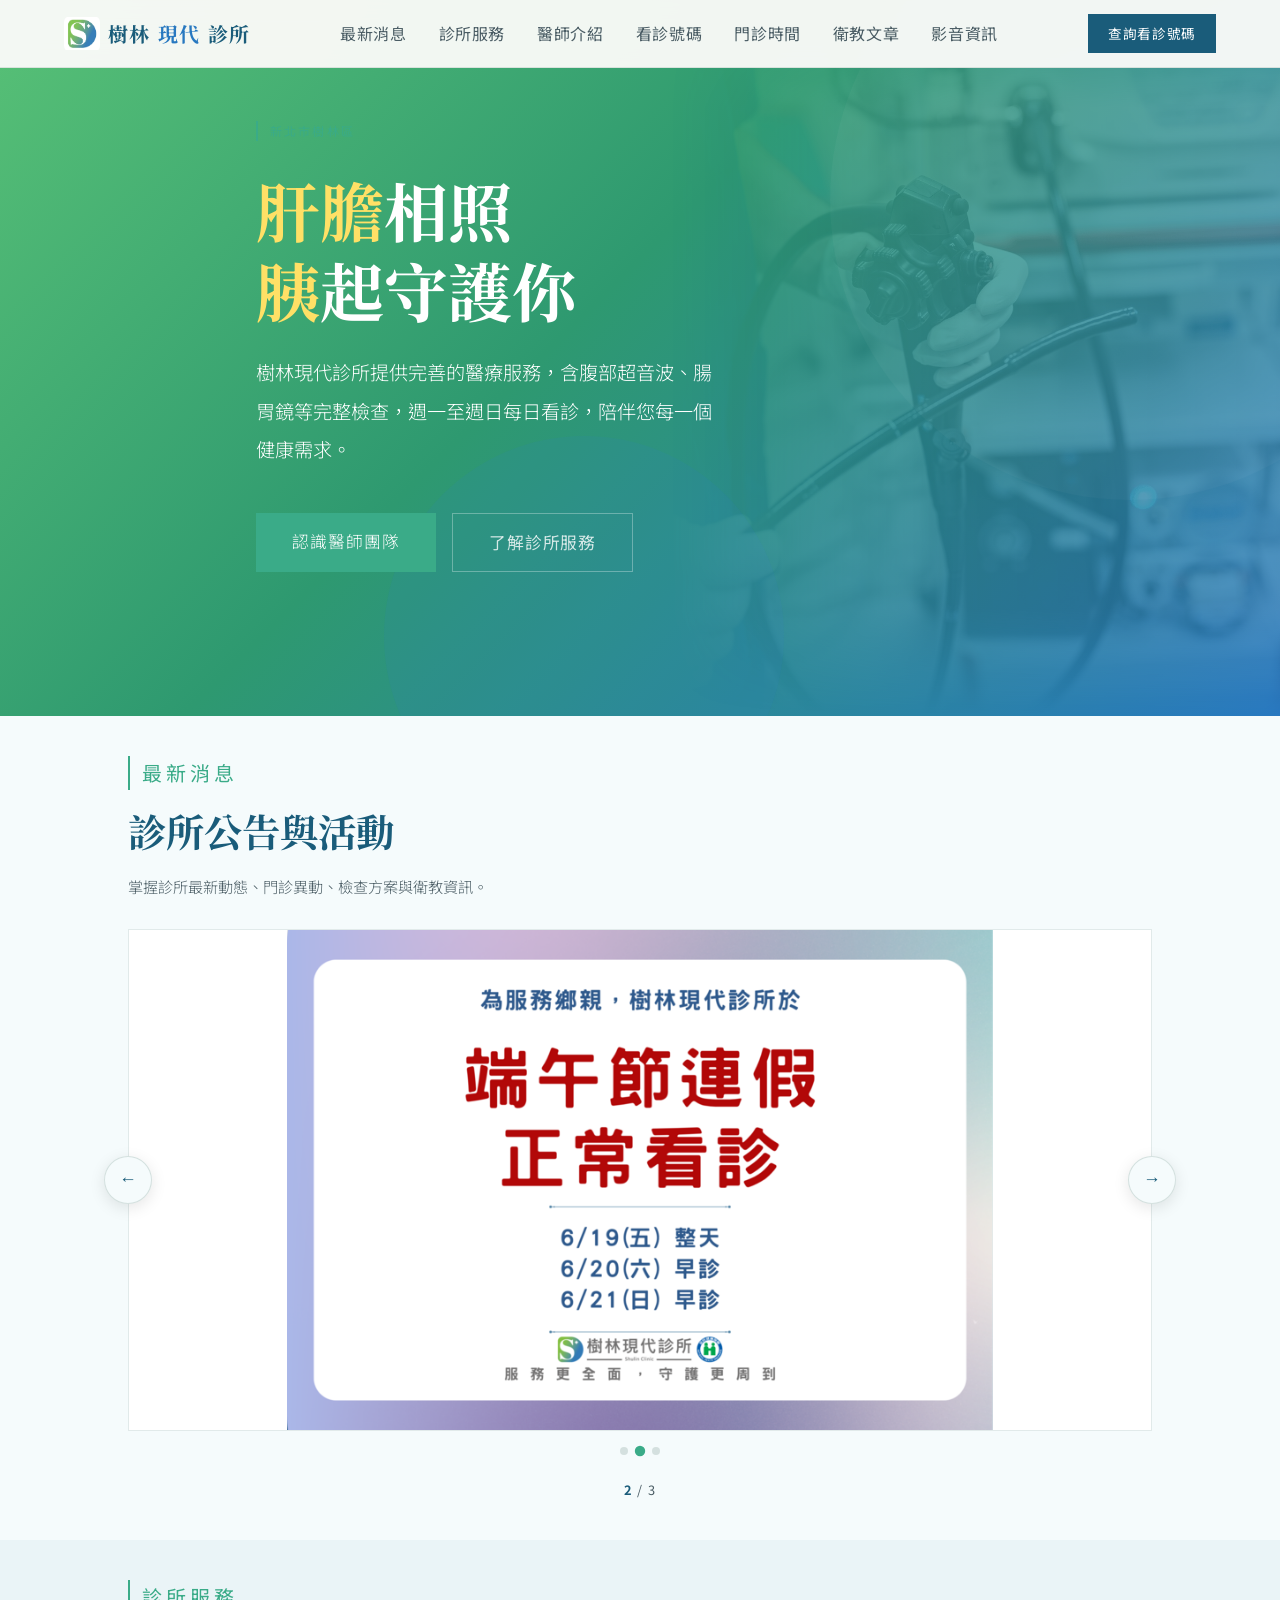
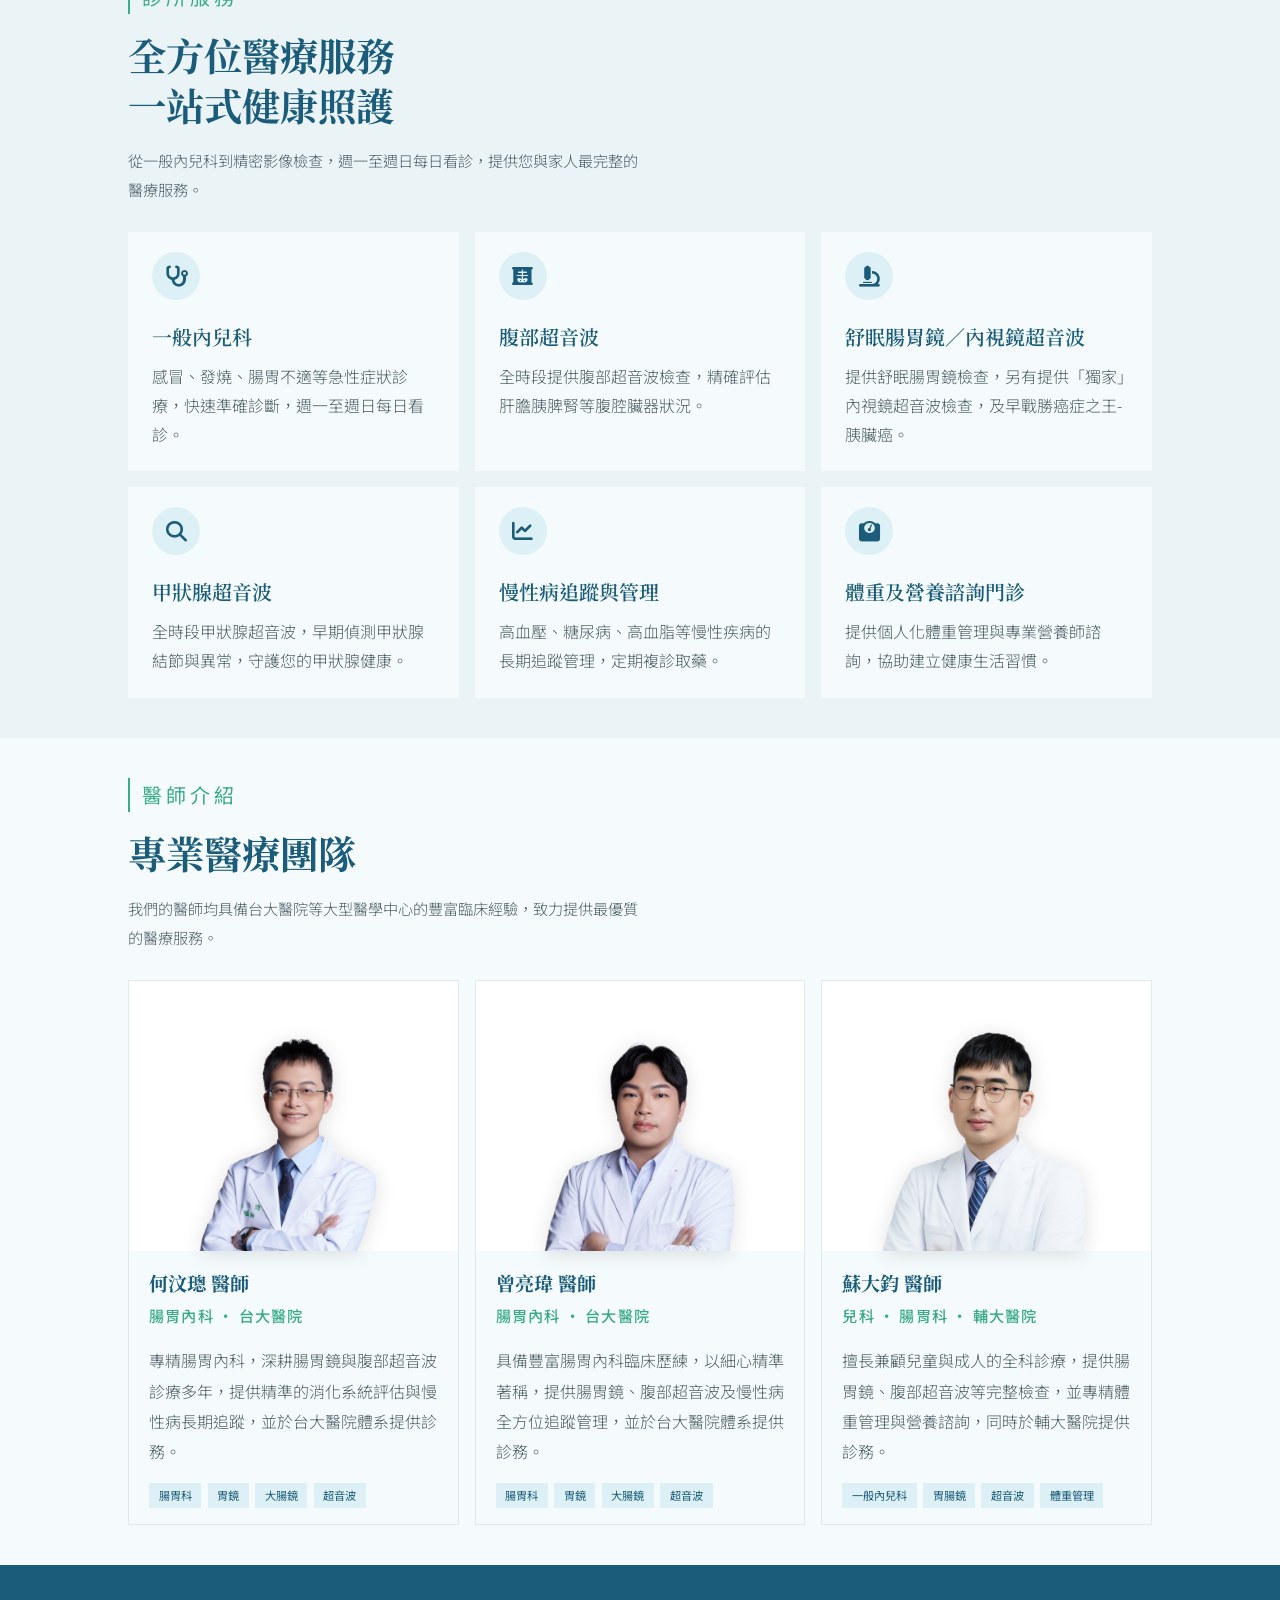
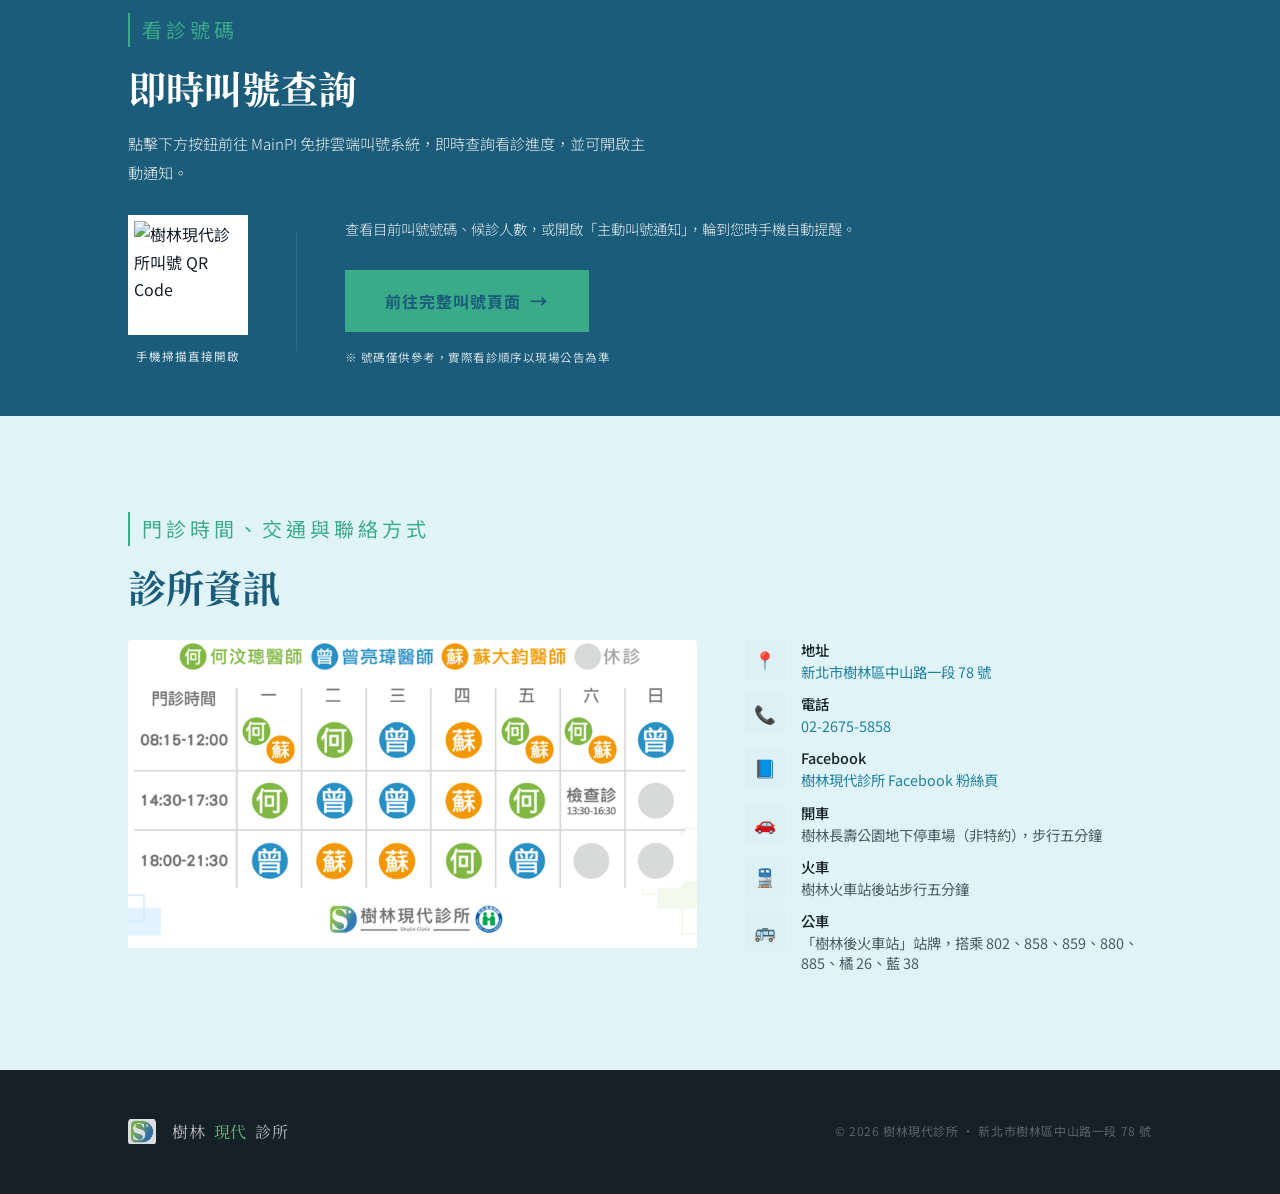
==== commit b69ee29a: "新增第三組 Google Search Console 驗證標籤 Co-Authored-By: Claude Opus 5 <noreply@anthropic.com> Claude-Sessio" ====
--- a/index.html
+++ b/index.html
@@ -10,8 +10,10 @@
 <meta name="keywords" content="樹林現代診所,樹林診所,樹林腸胃科,樹林胃鏡,樹林大腸鏡,樹林超音波,新北市樹林區診所,舒眠腸胃鏡,內視鏡超音波,腹部超音波,甲狀腺超音波,慢性病追蹤,一般內兒科,兒科,體重管理,營養諮詢,胰臟癌,何汶璁,曾亮瑋,蘇大鈞">
 <meta name="author" content="樹林現代診所">
 <meta name="robots" content="index, follow">
-<link rel="canonical" href="https://www.shulinmodern.com.tw/">
+<link rel="canonical" href="https://shulinsiandaiclinic.com.tw/">
 <meta name="google-site-verification" content="MWNSmu5JDvAjS2YZHosvDp5ny5Q55JNtQJK_f16CBRg" />
+<meta name="google-site-verification" content="41grRw-trXZZo7szKt0j1JW7G3zLM_yQNhQUaXps1A8" />
+<meta name="google-site-verification" content="QYmlAfoRHpJ-yaJydVF29jTJZP5Zgs6iU6QEkFImsTM" />
 
 <!-- ========== Open Graph（Facebook / LINE 分享預覽）========== -->
 <meta property="og:type" content="website">
@@ -19,8 +21,8 @@
 <meta property="og:site_name" content="樹林現代診所">
 <meta property="og:title" content="樹林現代診所 | 腸胃鏡・超音波・內兒科">
 <meta property="og:description" content="新北市樹林區中山路一段78號，週一至週日每日看診。提供舒眠腸胃鏡、內視鏡超音波、腹部超音波、甲狀腺超音波、一般內兒科、慢性病追蹤與體重管理等完整醫療服務。">
-<meta property="og:url" content="https://www.shulinmodern.com.tw/">
-<meta property="og:image" content="https://www.shulinmodern.com.tw/og-image.jpg">
+<meta property="og:url" content="https://shulinsiandaiclinic.com.tw/">
+<meta property="og:image" content="https://shulinsiandaiclinic.com.tw/og-image.jpg">
 <meta property="og:image:width" content="1200">
 <meta property="og:image:height" content="630">
 
@@ -28,7 +30,7 @@
 <meta name="twitter:card" content="summary_large_image">
 <meta name="twitter:title" content="樹林現代診所 | 腸胃鏡・超音波・內兒科">
 <meta name="twitter:description" content="新北市樹林區，週一至週日每日看診，舒眠腸胃鏡、內視鏡超音波、超音波、一般內兒科、體重管理。">
-<meta name="twitter:image" content="https://www.shulinmodern.com.tw/og-image.jpg">
+<meta name="twitter:image" content="https://shulinsiandaiclinic.com.tw/og-image.jpg">
 
 <!-- ========== 結構化資料 JSON-LD（Google 在地搜尋強化）========== -->
 <script type="application/ld+json">
@@ -37,9 +39,9 @@
   "@type": "MedicalClinic",
   "name": "樹林現代診所",
   "alternateName": "Shulin Modern Clinic",
-  "url": "https://www.shulinmodern.com.tw/",
-  "logo": "https://www.shulinmodern.com.tw/Logo.jpg",
-  "image": "https://www.shulinmodern.com.tw/og-image.jpg",
+  "url": "https://shulinsiandaiclinic.com.tw/",
+  "logo": "https://shulinsiandaiclinic.com.tw/Logo.jpg",
+  "image": "https://shulinsiandaiclinic.com.tw/og-image.jpg",
   "description": "樹林現代診所提供一般內兒科、舒眠腸胃鏡、內視鏡超音波、腹部超音波、甲狀腺超音波、慢性病追蹤管理及體重營養諮詢門診，週一至週日每日看診。",
   "telephone": "+886-2-2675-5858",
   "address": {
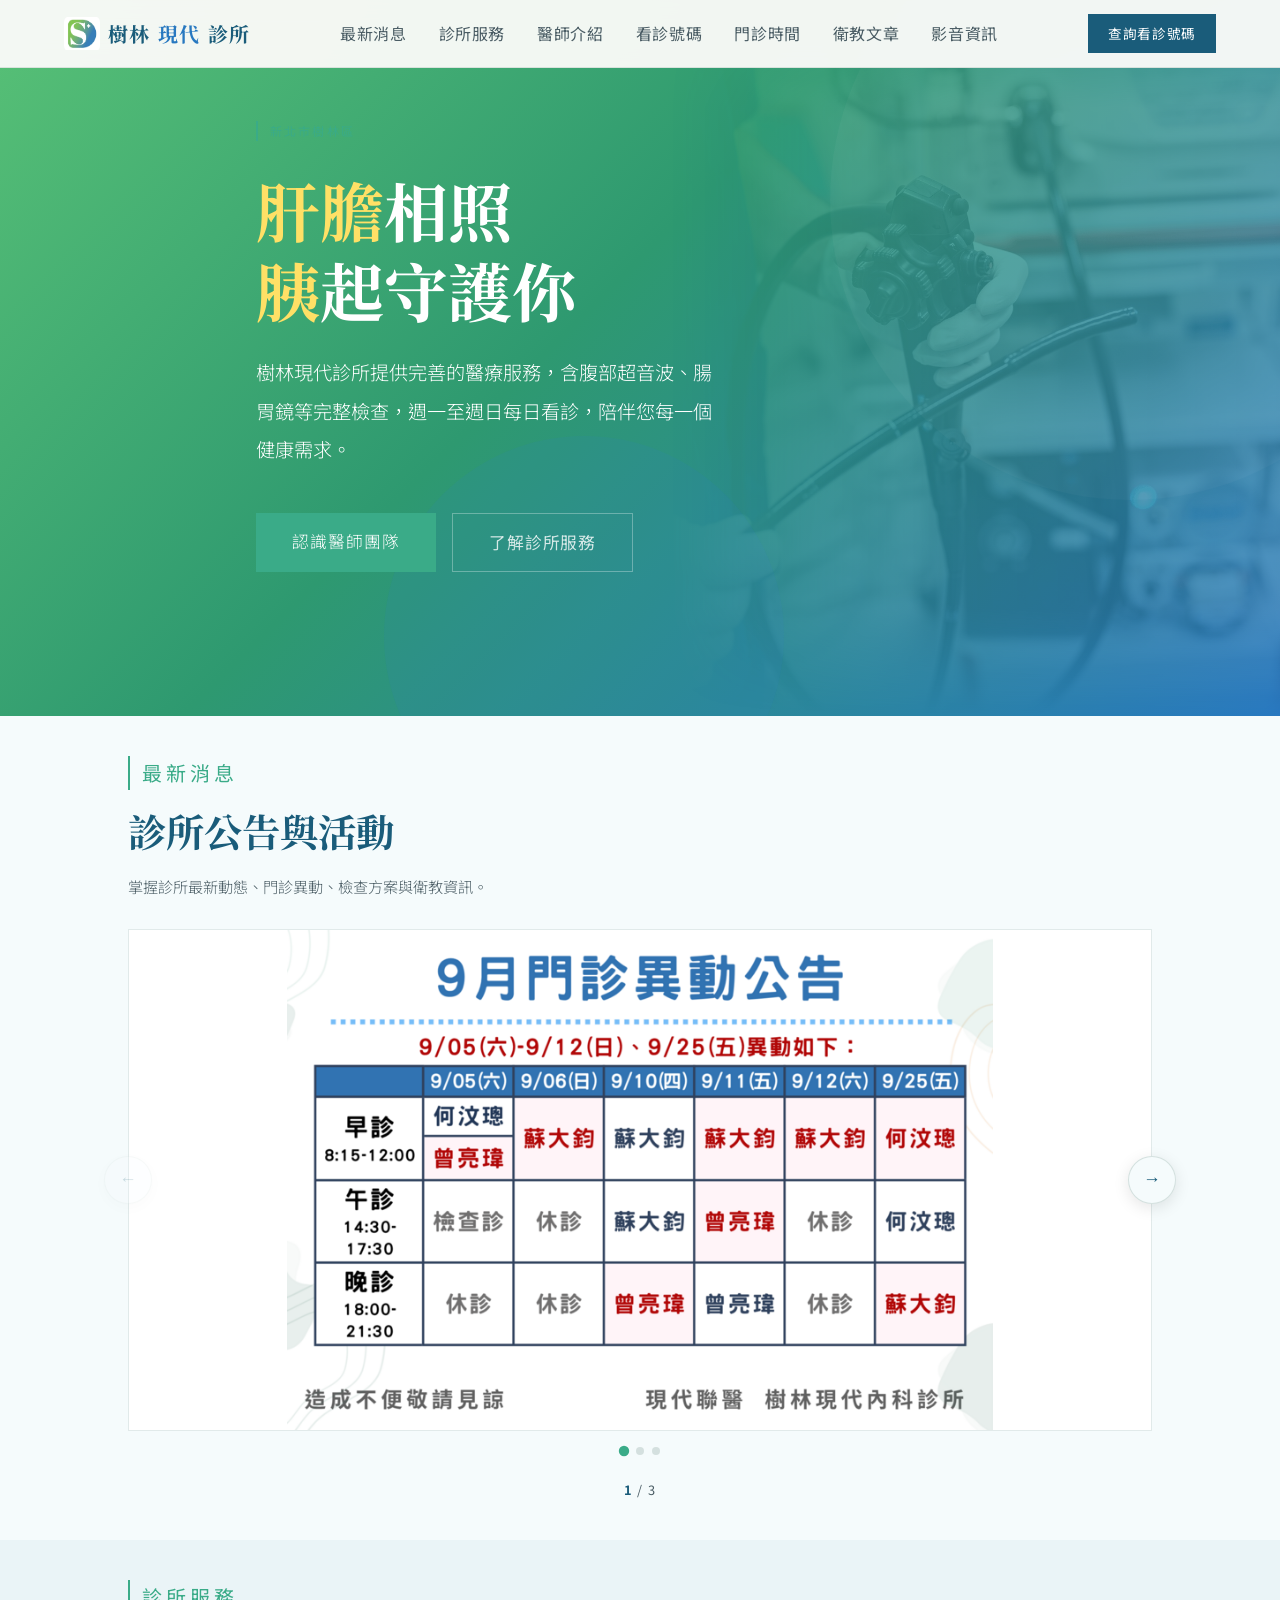
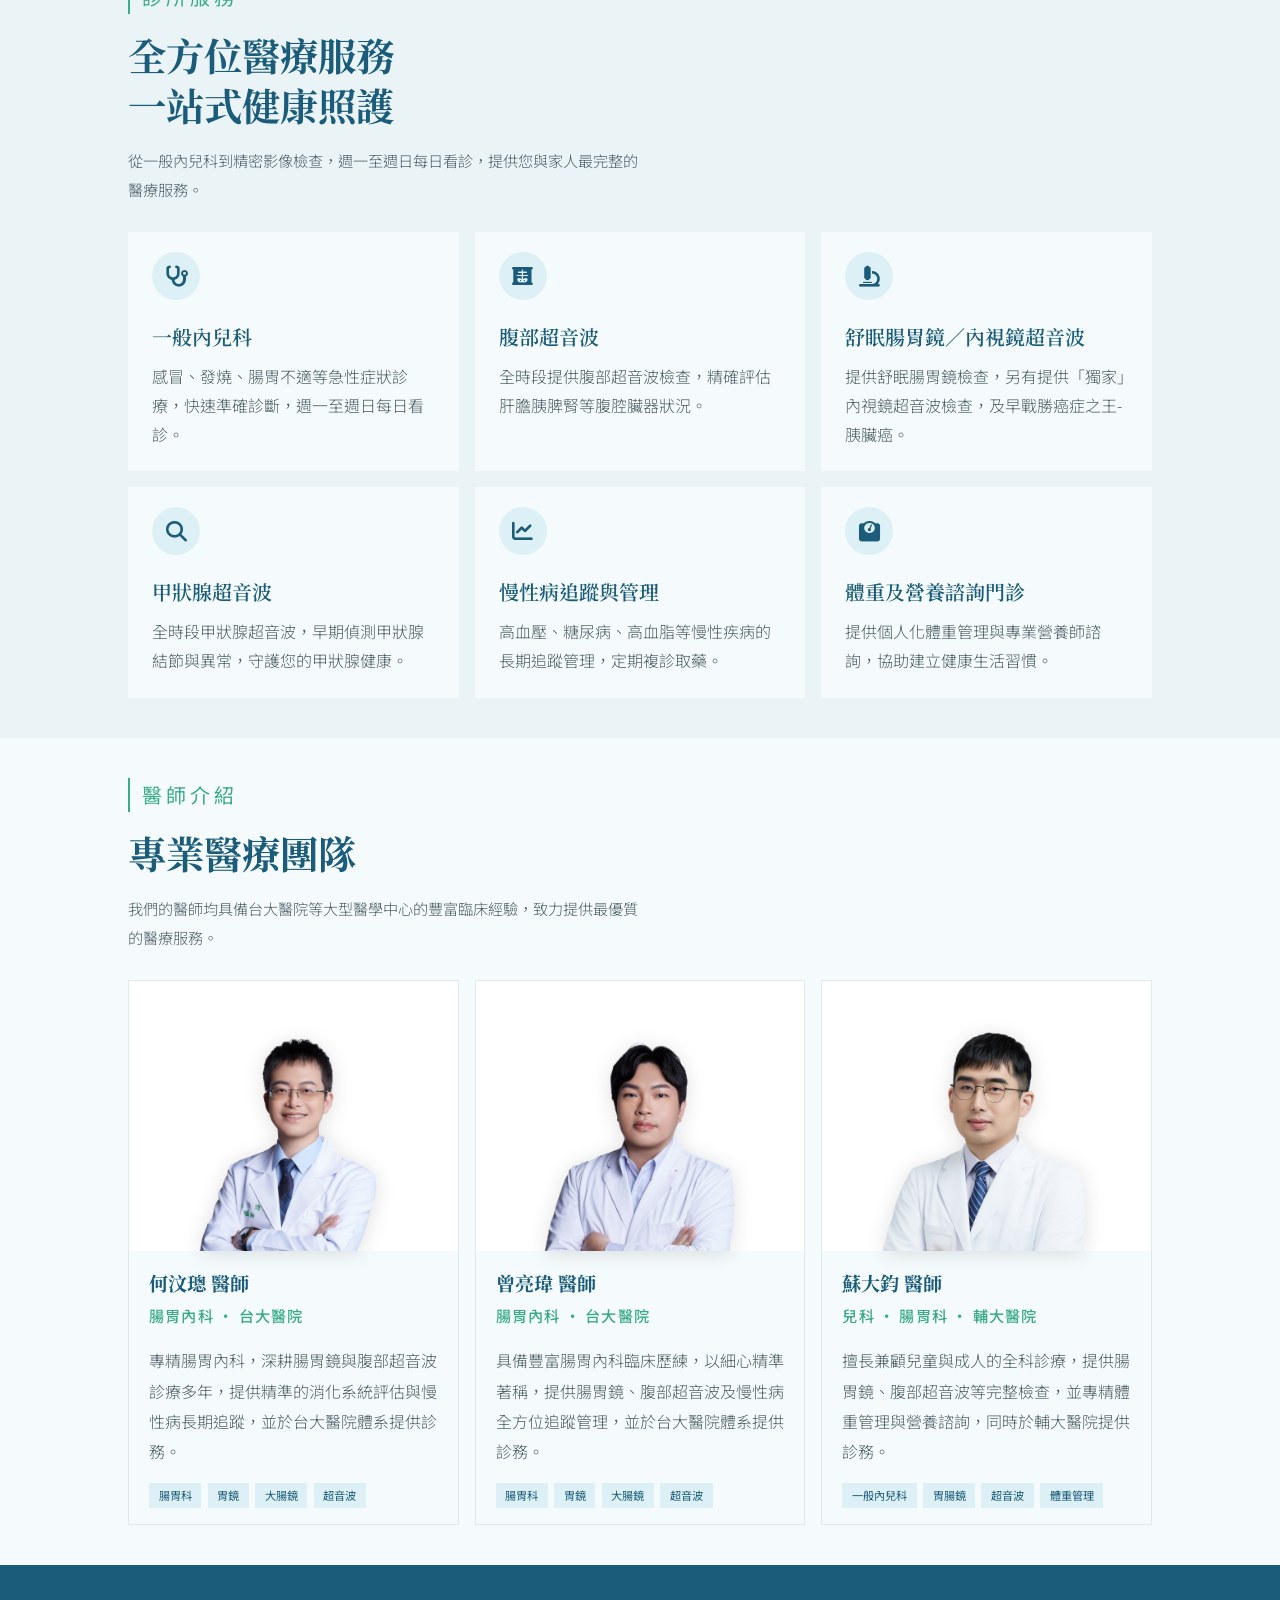
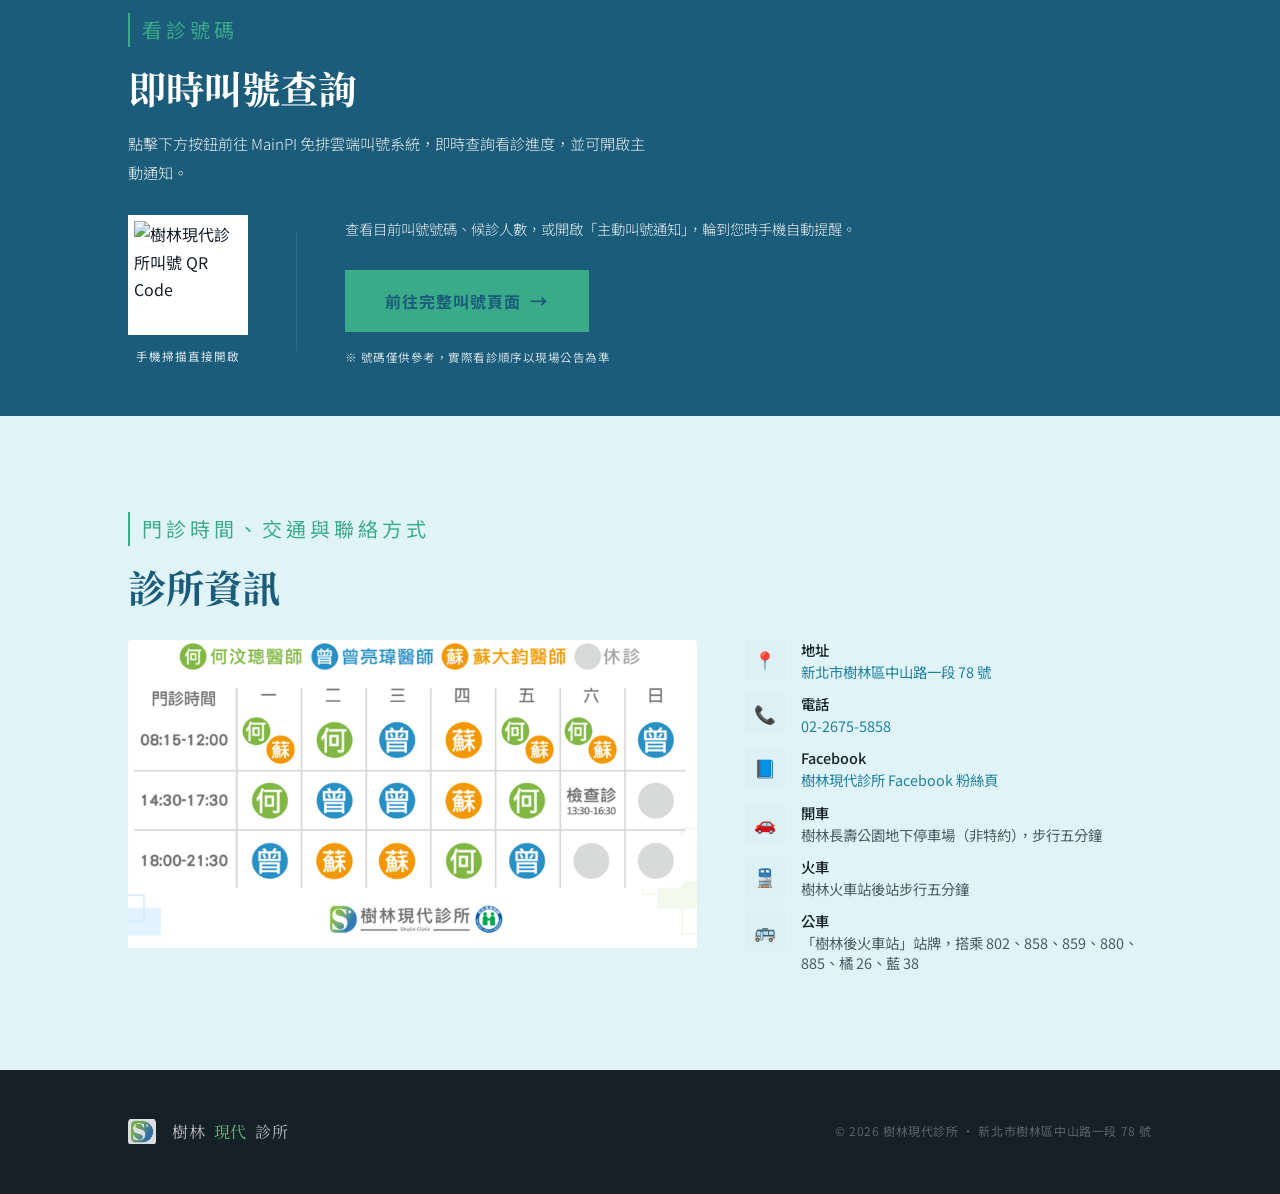
==== commit 21d24344: "重構：抽出 article.css 與 nav.js 共用檔 文章頁的樣式與漢堡選單程式碼原本散在各檔案裡重複，改為共用外部檔。  - 新增 article.css：8 個文章頁的共用樣式（heade" ====
--- a/index.html
+++ b/index.html
@@ -666,17 +666,7 @@
   <div class="footer-copy">© 2026 樹林現代診所 ・ 新北市樹林區中山路一段 78 號</div>
 </footer>
 
-<script>
-  // Hamburger
-  (function() {
-    const hamburger = document.getElementById('navHamburger');
-    const navLinks = document.getElementById('navLinks');
-    hamburger.addEventListener('click', () => {
-      hamburger.classList.toggle('open');
-      navLinks.classList.toggle('open');
-    });
-  })();
-</script>
+<script src="nav.js"></script>
 <script>
 (function() {
   const track    = document.getElementById('newsTrack');
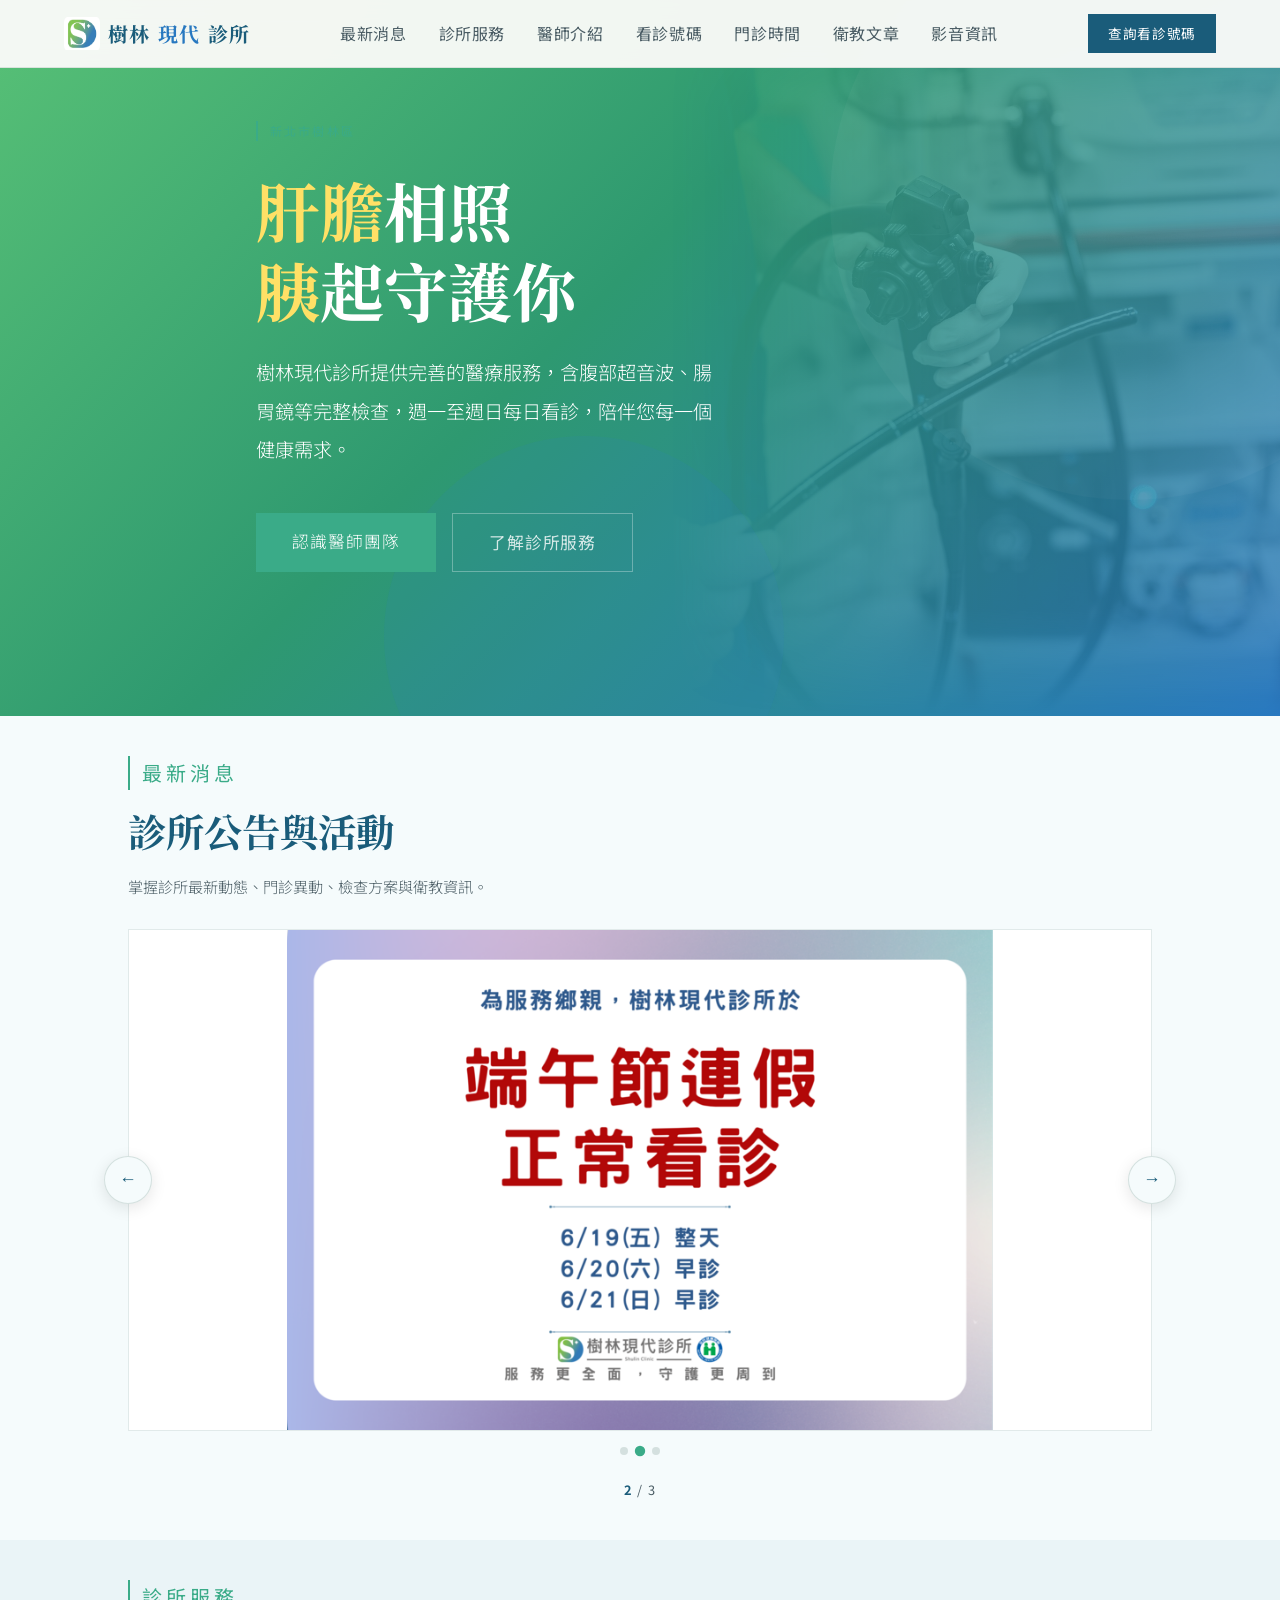
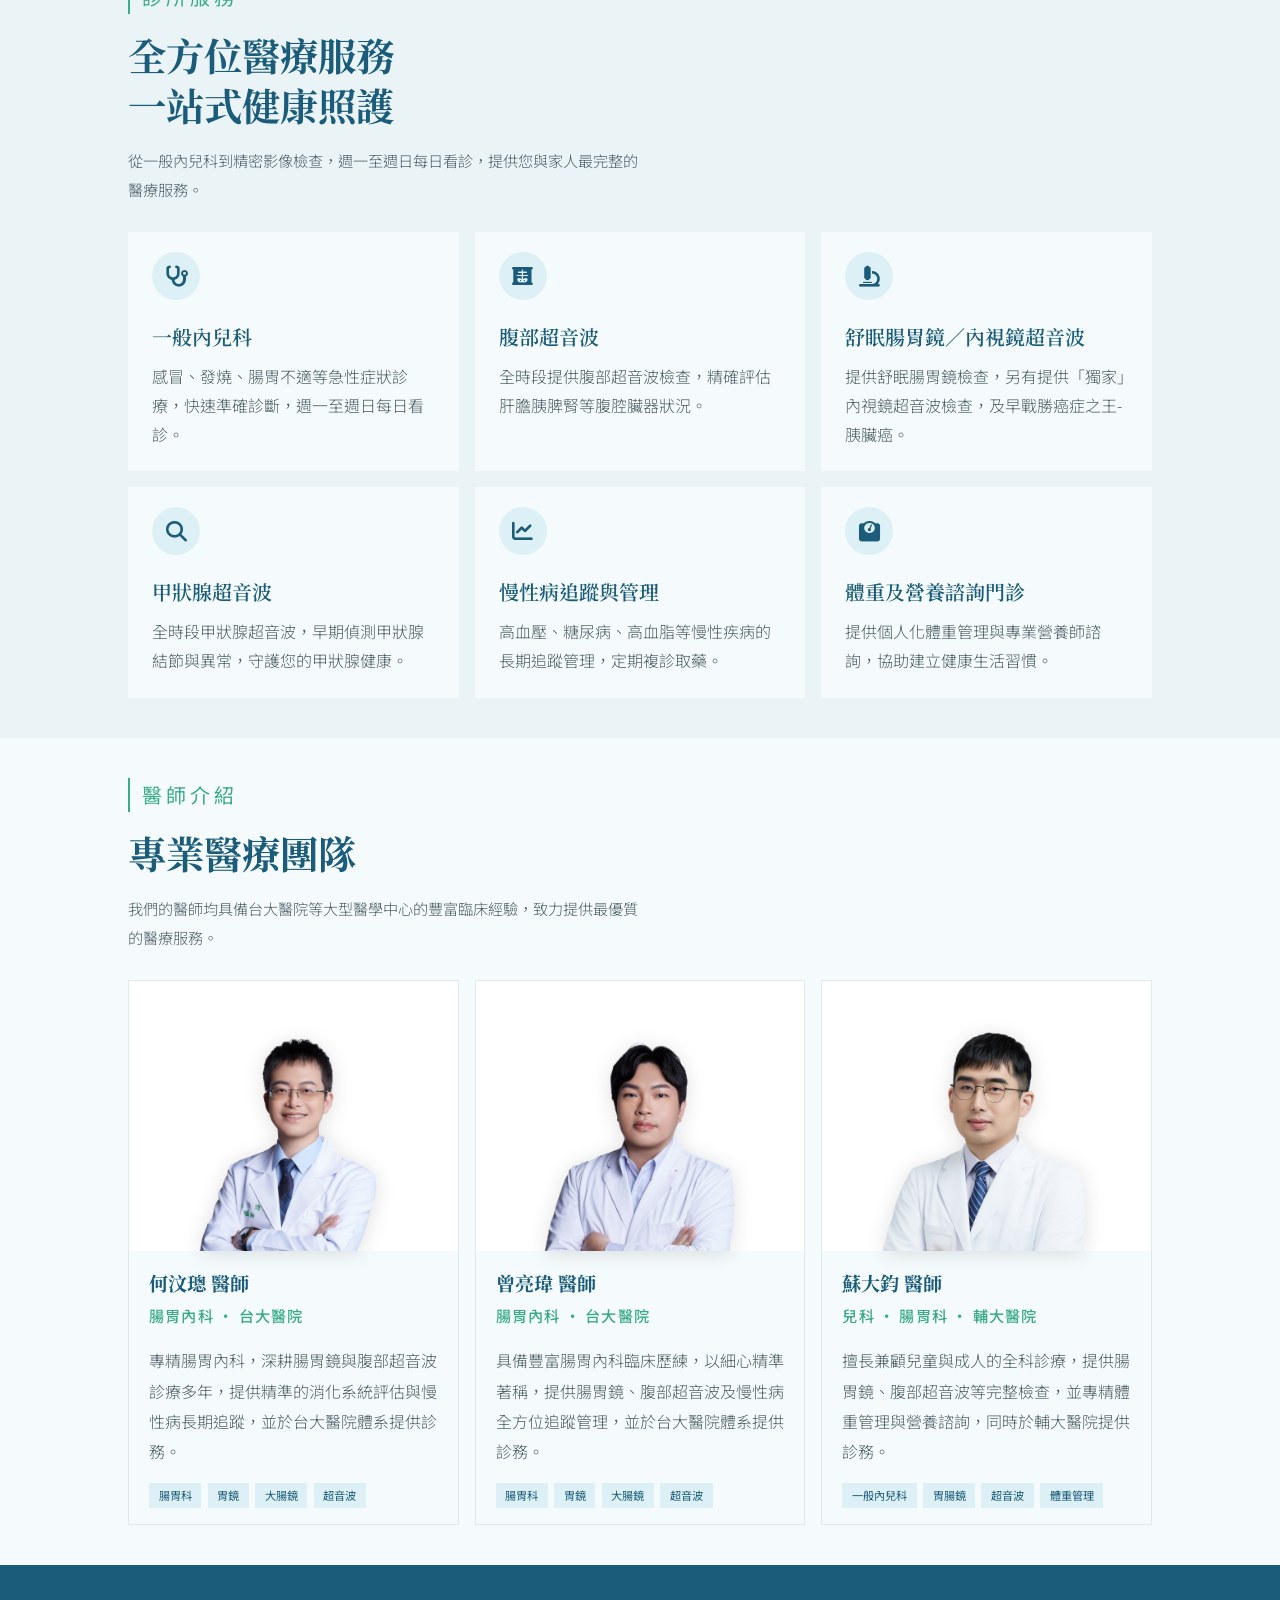
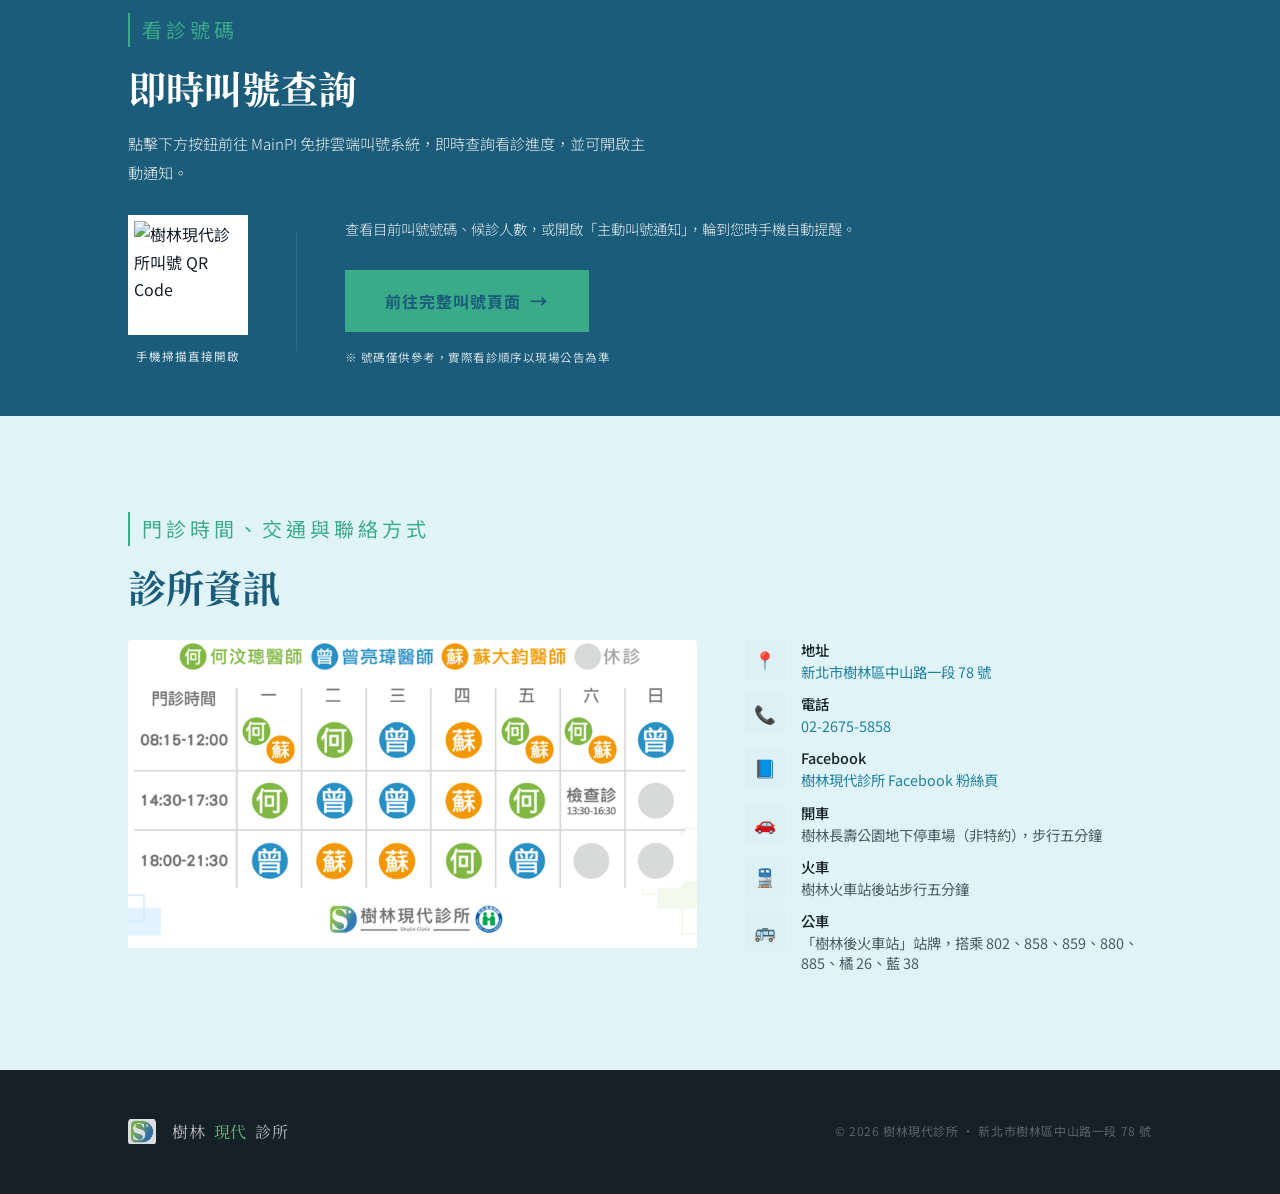
==== commit 1f25f779: "SEO 與載入最佳化：文章結構化資料、清除棄置圖片、圖片延遲載入 1. 8 個文章頁加入 JSON-LD 結構化資料    MedicalWebPage（標題、描述、日期、作者、發布者、關鍵字）+  " ====
--- a/index.html
+++ b/index.html
@@ -411,7 +411,7 @@
 <!-- NAV -->
 <nav>
   <a href="index.html" class="nav-logo">
-    <img src="Logo.jpg" alt="logo">樹林<span>現代</span>診所</a>
+    <img src="Logo.jpg" alt="logo" width="824" height="753">樹林<span>現代</span>診所</a>
   <ul class="nav-links" id="navLinks">
     <li><a href="#news">最新消息</a></li>
     <li><a href="#services">診所服務</a></li>
@@ -434,7 +434,7 @@
   <div class="hero-bg-circle c1"></div>
   <div class="hero-bg-circle c2"></div>
   <div class="hero-pic">
-    <img src="HeroPic.jpg" alt="">
+    <img src="HeroPic.jpg" alt="" width="1920" height="1240">
   </div>
   <div class="hero-inner">
     <span class="hero-tag">新北市樹林區</span>
@@ -463,21 +463,21 @@
         <!-- 消息卡片 1 -->
         <div class="news-card">
           <div class="news-img">
-            <img src="News1.png" alt="最新消息 1">
+            <img src="News1.png" alt="最新消息 1" width="800" height="566" loading="lazy" decoding="async">
           </div>
         </div>
 
         <!-- 消息卡片 2 -->
         <div class="news-card">
           <div class="news-img">
-            <img src="news2.png" alt="最新消息 2">
+            <img src="news2.png" alt="最新消息 2" width="800" height="566" loading="lazy" decoding="async">
           </div>
         </div>
 
         <!-- 消息卡片 3 -->
         <div class="news-card">
           <div class="news-img">
-            <img src="news3.png" alt="最新消息 3">
+            <img src="news3.png" alt="最新消息 3" width="800" height="450" loading="lazy" decoding="async">
           </div>
         </div>
 
@@ -540,7 +540,7 @@
   </div>
   <div class="doctors-grid">
     <div class="doctor-card">
-      <div class="doctor-photo"><img src="Ho.png" alt="何汶璁醫師" style="width:100%;height:100%;object-fit:cover;object-position:center top;"></div>
+      <div class="doctor-photo"><img src="Ho.png" alt="何汶璁醫師" style="width:100%;height:100%;object-fit:cover;object-position:center top;" width="800" height="1200" loading="lazy" decoding="async"></div>
       <div class="doctor-info">
         <h3 class="doctor-name">何汶璁 醫師</h3>
         <p class="doctor-title">腸胃內科 ・ 台大醫院</p>
@@ -551,7 +551,7 @@
       </div>
     </div>
     <div class="doctor-card">
-      <div class="doctor-photo"><img src="Tseng.png" alt="曾亮瑋醫師" style="width:100%;height:100%;object-fit:cover;object-position:center top;"></div>
+      <div class="doctor-photo"><img src="Tseng.png" alt="曾亮瑋醫師" style="width:100%;height:100%;object-fit:cover;object-position:center top;" width="800" height="1200" loading="lazy" decoding="async"></div>
       <div class="doctor-info">
         <h3 class="doctor-name">曾亮瑋 醫師</h3>
         <p class="doctor-title">腸胃內科 ・ 台大醫院</p>
@@ -562,7 +562,7 @@
       </div>
     </div>
     <div class="doctor-card">
-      <div class="doctor-photo"><img src="Su.png" alt="蘇大鈞醫師" style="width:100%;height:100%;object-fit:cover;object-position:center top;"></div>
+      <div class="doctor-photo"><img src="Su.png" alt="蘇大鈞醫師" style="width:100%;height:100%;object-fit:cover;object-position:center top;" width="800" height="1200" loading="lazy" decoding="async"></div>
       <div class="doctor-info">
         <h3 class="doctor-name">蘇大鈞 醫師</h3>
         <p class="doctor-title">兒科 ・ 腸胃科 ・ 輔大醫院</p>
@@ -586,7 +586,7 @@
   <div class="queue-simple">
     <div class="qr-block">
       <div class="qr-img">
-        <img src="https://www.mainpi.com/qrcode/caller.php?i=3176" alt="樹林現代診所叫號 QR Code">
+        <img src="https://www.mainpi.com/qrcode/caller.php?i=3176" alt="樹林現代診所叫號 QR Code" loading="lazy" decoding="async">
       </div>
       <span class="qr-label">手機掃描直接開啟</span>
     </div>
@@ -611,7 +611,7 @@
   </div>
   <div class="hours-grid">
     <div>
-      <img src="OPD.png" alt="門診時刻表" style="width:100%; height:100%; object-fit:contain; object-position:top left; display:block; border-radius:4px;">
+      <img src="OPD.png" alt="門診時刻表" style="width:100%; height:100%; object-fit:contain; object-position:top left; display:block; border-radius:4px;" width="732" height="398" loading="lazy" decoding="async">
     </div>
     <div class="contact-info">
       <div class="contact-item">
@@ -662,7 +662,7 @@
 
 <!-- FOOTER -->
 <footer>
-  <div class="footer-logo"><img src="Logo.jpg" alt="logo" style="height:28px;width:28px;object-fit:contain;vertical-align:middle;margin-right:8px;border-radius:5px;opacity:0.85;">樹林<span>現代</span>診所</div>
+  <div class="footer-logo"><img src="Logo.jpg" alt="logo" style="height:28px;width:28px;object-fit:contain;vertical-align:middle;margin-right:8px;border-radius:5px;opacity:0.85;" width="824" height="753" loading="lazy" decoding="async">樹林<span>現代</span>診所</div>
   <div class="footer-copy">© 2026 樹林現代診所 ・ 新北市樹林區中山路一段 78 號</div>
 </footer>
 
